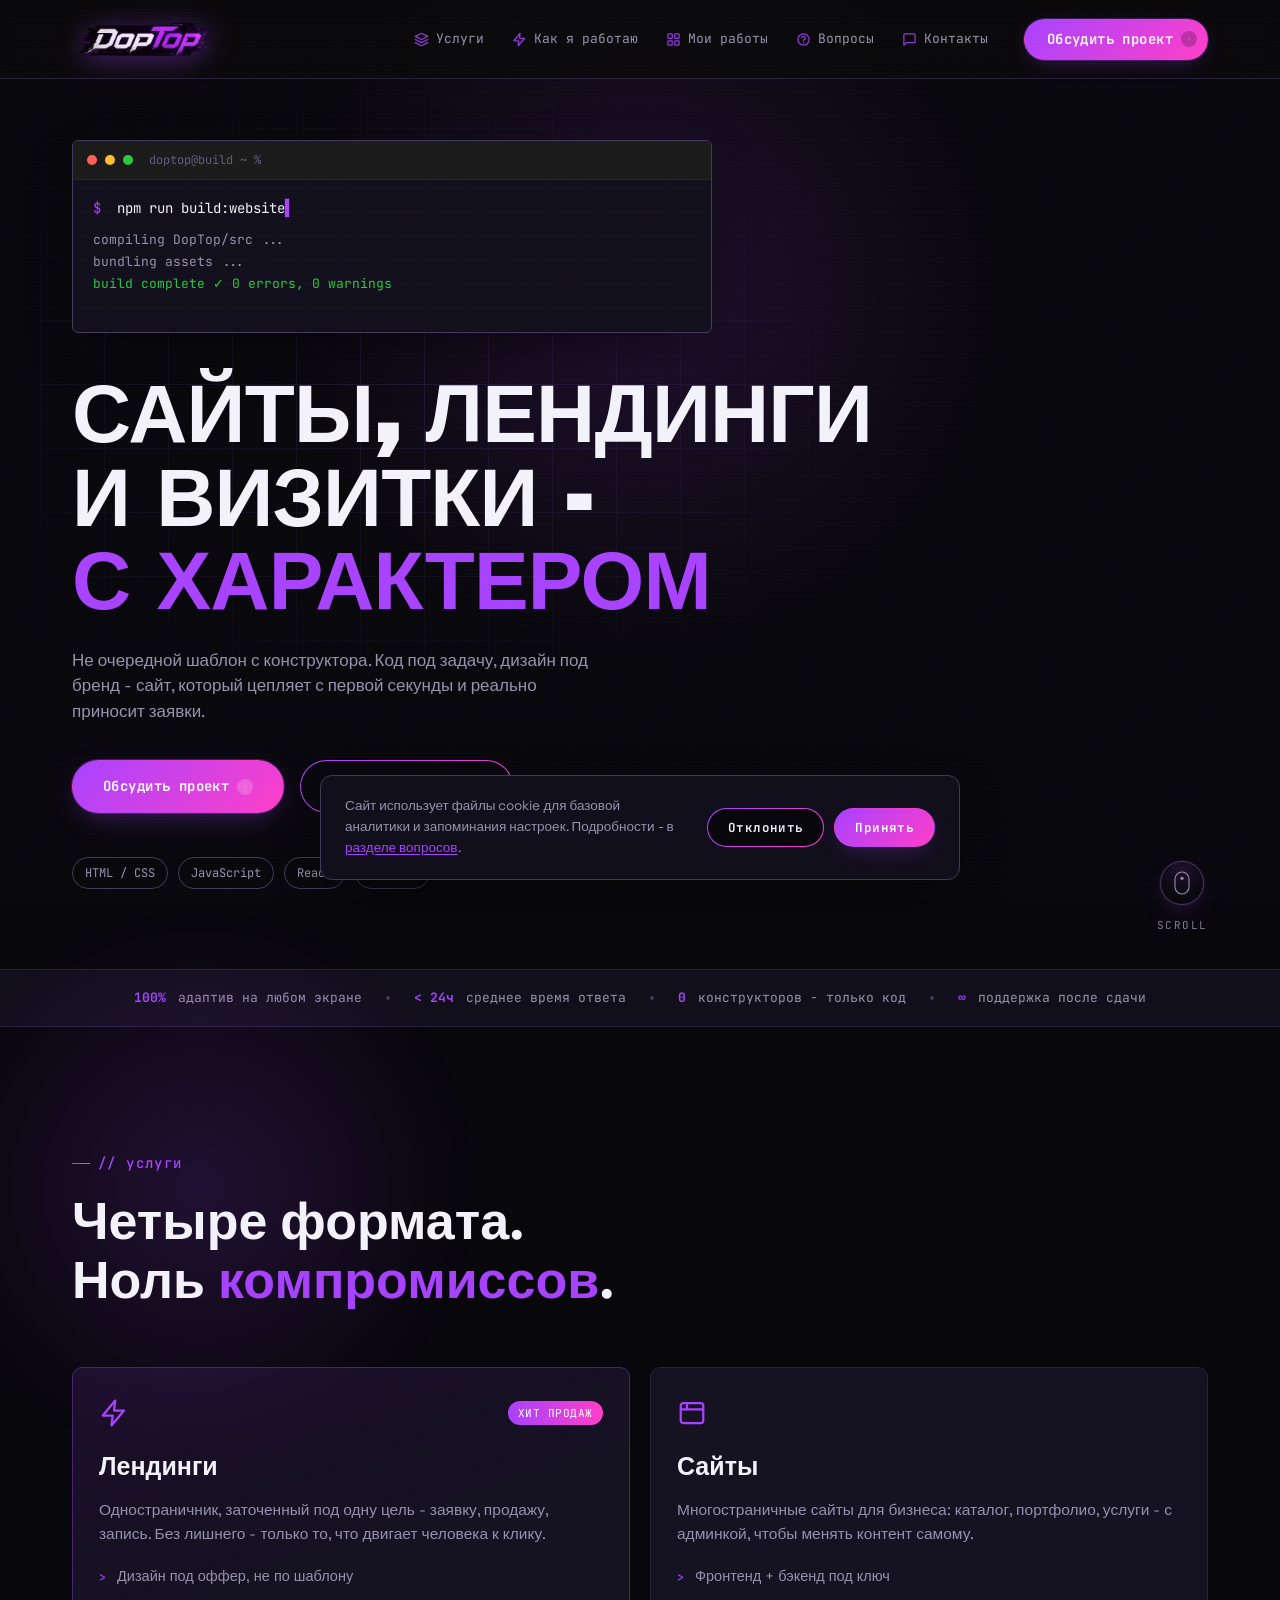
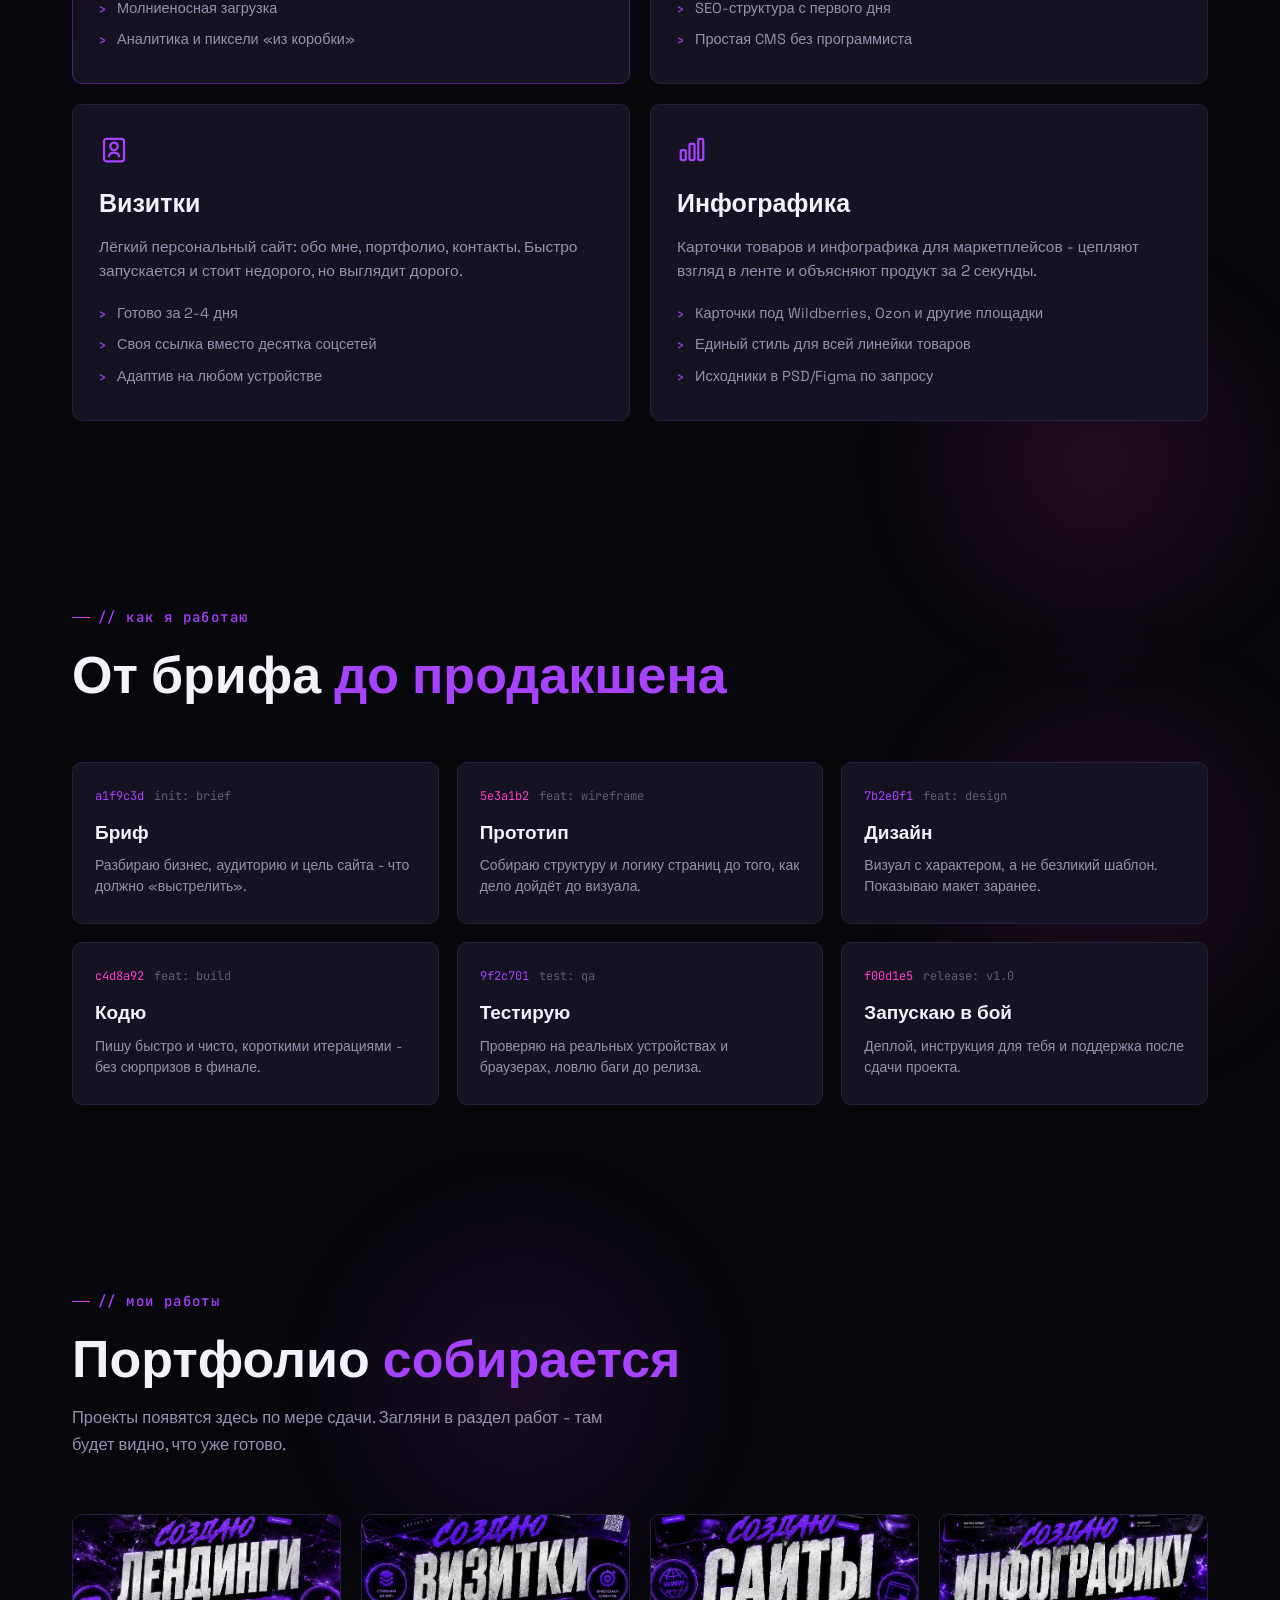
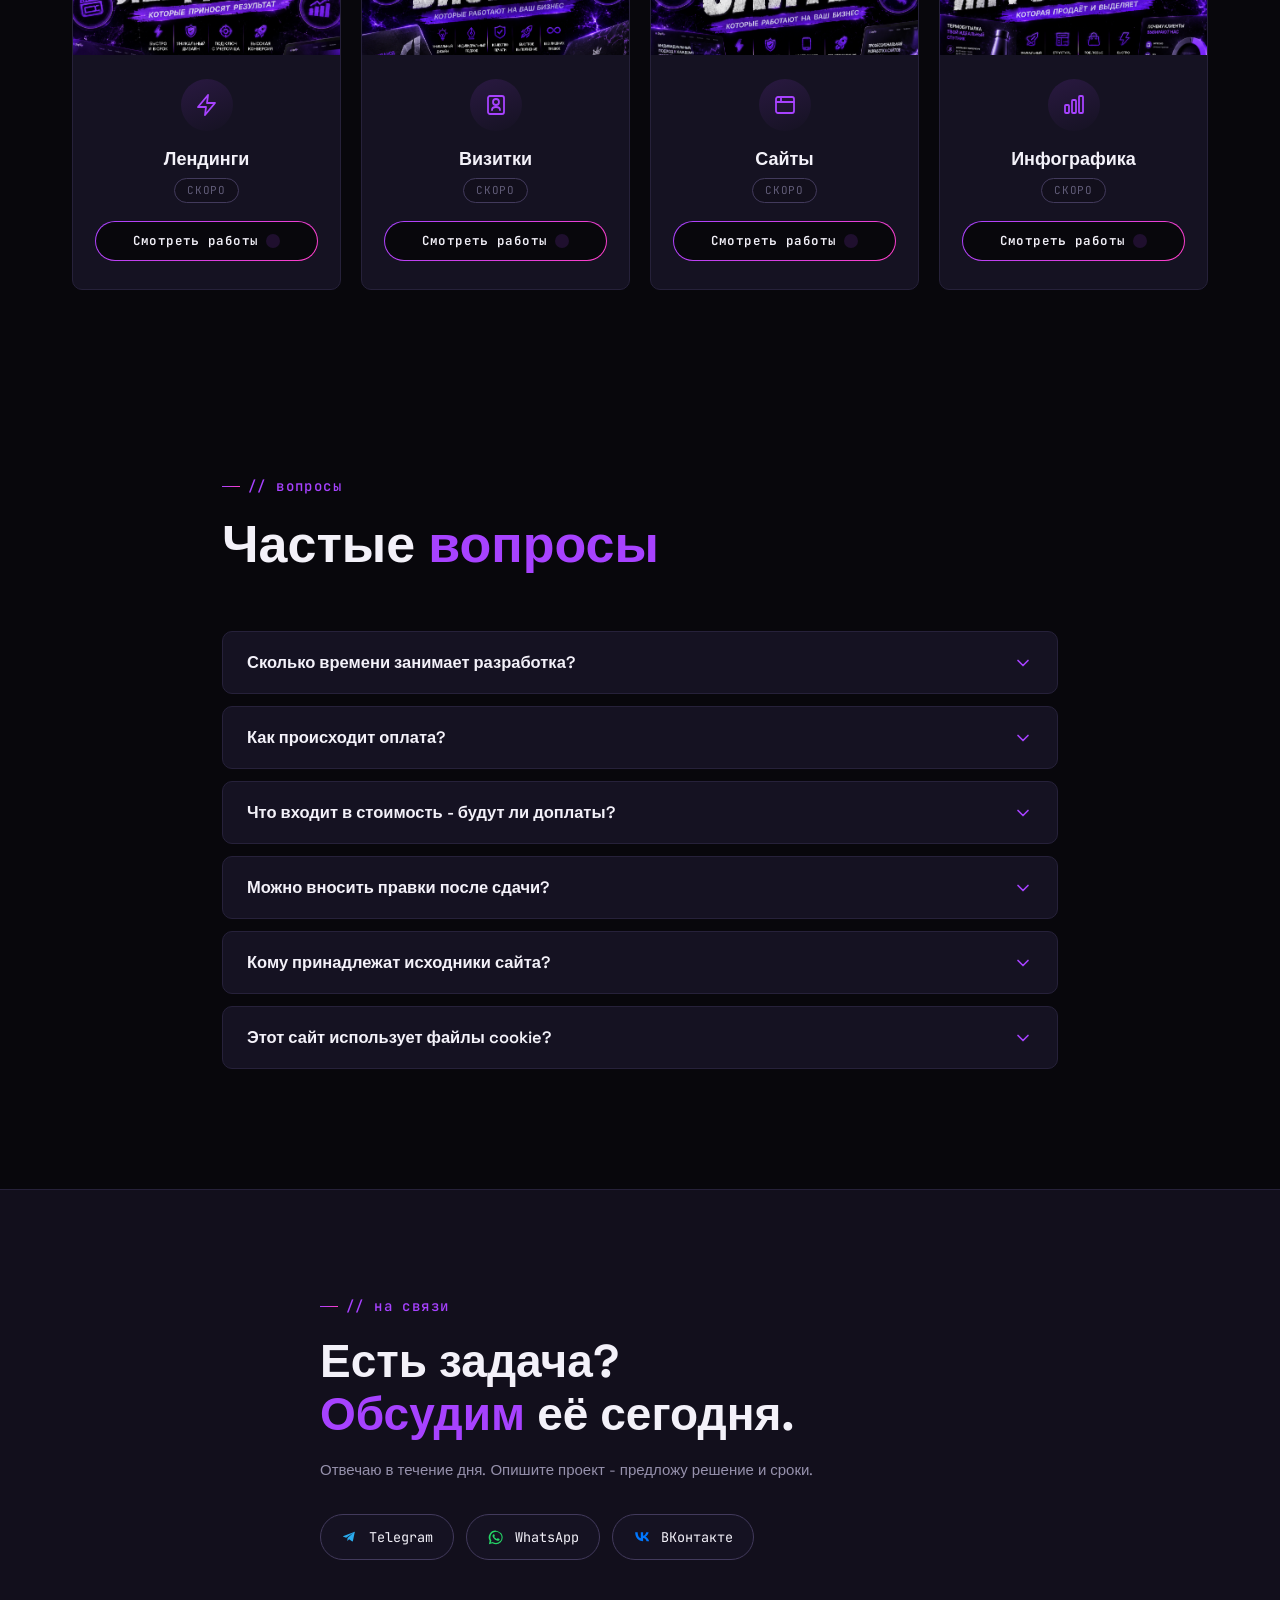
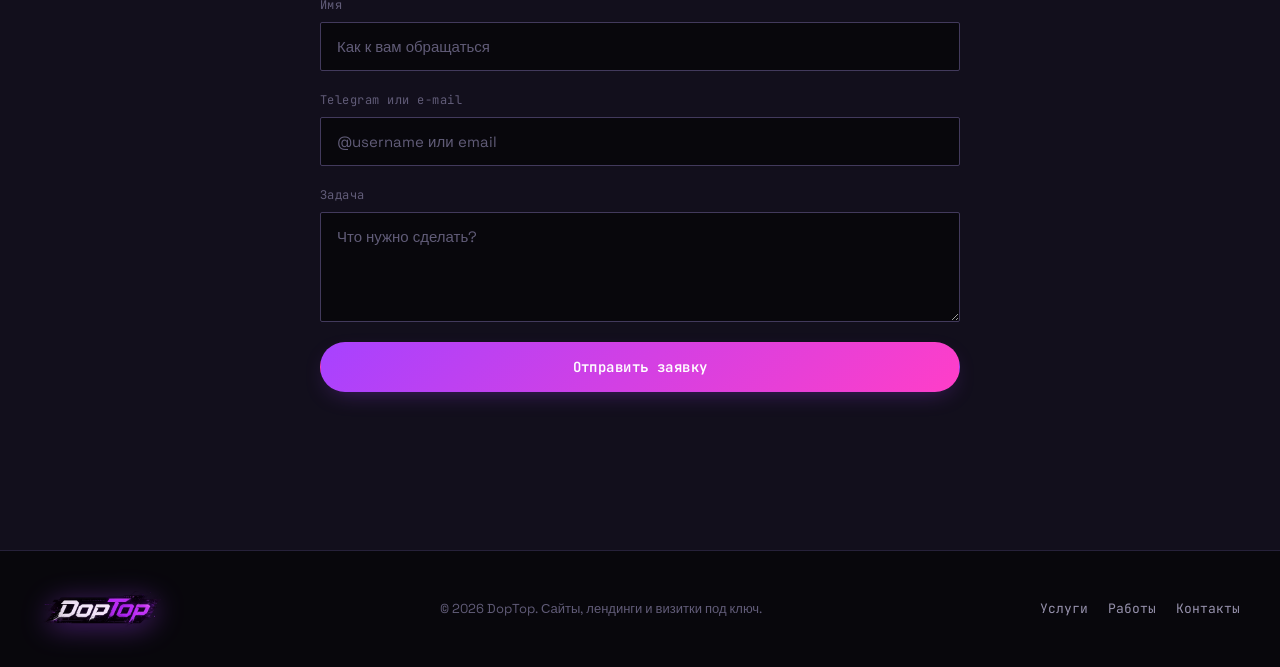
==== index.html @ a5968e31 "Add files via upload" ====
<!DOCTYPE html>
<html lang="ru">
<head>
<meta charset="UTF-8">
<meta name="viewport" content="width=device-width, initial-scale=1.0">
<title>DopTop - Developer</title>
<link rel="preconnect" href="https://fonts.googleapis.com">
<link rel="preconnect" href="https://fonts.gstatic.com" crossorigin>
<link href="https://fonts.googleapis.com/css2?family=Archivo+Black&family=Space+Grotesk:wght@400;500;600;700&family=JetBrains+Mono:wght@400;500;700&display=swap" rel="stylesheet">
<link rel="icon" type="image/svg+xml" href="[data-uri]">
<link rel="icon" type="image/png" sizes="32x32" href="img/favicon-32.png">
<link rel="icon" type="image/png" sizes="16x16" href="img/favicon-16.png">
<link rel="icon" type="image/png" sizes="192x192" href="img/favicon-192.png">
<link rel="apple-touch-icon" href="img/apple-touch-icon.png">
<link rel="shortcut icon" href="img/favicon.ico">

<meta property="og:title" content="DopTop - Сайты, лендинги и визитки">
<meta property="og:description" content="Не шаблон с конструктора. Код под задачу, дизайн под бренд.">
<meta property="og:image" content="img/og-image.jpg">
<meta property="og:type" content="website">
<meta name="twitter:card" content="summary_large_image">

<link rel="stylesheet" href="style.css">
</head>
<body>

<div class="noise-overlay"></div>
<div class="scanline"></div>

<!-- ============ NAV ============ -->
<header class="nav" id="nav">
  <div class="nav__inner">
    <a href="#top" class="nav__logo">
      <img src="[data-uri]" alt="DopTop" class="nav__logo-img" width="190" height="56">
    </a>

    <nav class="nav__links" id="navLinks">
      <a href="#services" class="nav__link">
        <svg class="nav__link-icon" viewBox="0 0 24 24" fill="none" stroke="currentColor" stroke-width="2" stroke-linecap="round" stroke-linejoin="round"><path d="M12 2 2 7l10 5 10-5-10-5Z"/><path d="m2 17 10 5 10-5"/><path d="m2 12 10 5 10-5"/></svg>
        Услуги
      </a>
      <a href="#process" class="nav__link">
        <svg class="nav__link-icon" viewBox="0 0 24 24" fill="none" stroke="currentColor" stroke-width="2" stroke-linecap="round" stroke-linejoin="round"><path d="M13 2 3 14h8l-1 8 10-12h-8l1-8Z"/></svg>
        Как я работаю
      </a>
      <a href="works.html" class="nav__link">
        <svg class="nav__link-icon" viewBox="0 0 24 24" fill="none" stroke="currentColor" stroke-width="2" stroke-linecap="round" stroke-linejoin="round"><rect x="3" y="3" width="7" height="7" rx="1"/><rect x="14" y="3" width="7" height="7" rx="1"/><rect x="3" y="14" width="7" height="7" rx="1"/><rect x="14" y="14" width="7" height="7" rx="1"/></svg>
        Мои работы
      </a>
      <a href="#faq" class="nav__link">
        <svg class="nav__link-icon" viewBox="0 0 24 24" fill="none" stroke="currentColor" stroke-width="2" stroke-linecap="round" stroke-linejoin="round"><circle cx="12" cy="12" r="9"/><path d="M9.1 9a3 3 0 0 1 5.8 1c0 2-3 2-3 4"/><path d="M12 17h.01"/></svg>
        Вопросы
      </a>
      <a href="#contact" class="nav__link">
        <svg class="nav__link-icon" viewBox="0 0 24 24" fill="none" stroke="currentColor" stroke-width="2" stroke-linecap="round" stroke-linejoin="round"><path d="M21 15a2 2 0 0 1-2 2H7l-4 4V5a2 2 0 0 1 2-2h14a2 2 0 0 1 2 2v10Z"/></svg>
        Контакты
      </a>
    </nav>

    <a href="#contact" class="btn btn--cta nav__cta">
      <span>Обсудить проект</span>
      <svg viewBox="0 0 24 24" fill="none" stroke="currentColor" stroke-width="2.5" stroke-linecap="round" stroke-linejoin="round" width="16" height="16"><path d="M5 12h14"/><path d="m13 6 6 6-6 6"/></svg>
    </a>

    <button class="nav__burger" id="burger" aria-label="Открыть меню">
      <span></span><span></span><span></span>
    </button>
  </div>
</header>

<!-- ============ HERO ============ -->
<section class="hero" id="top">
  <div class="hero__grid"></div>
  <div class="hero__spotlight" id="heroSpotlight"></div>

  <div class="hero__inner">
    <div class="terminal" id="terminal">
      <div class="terminal__bar">
        <span class="dot dot--red"></span>
        <span class="dot dot--yellow"></span>
        <span class="dot dot--green"></span>
        <span class="terminal__title">doptop@build ~ %</span>
      </div>
      <div class="terminal__body">
        <p class="terminal__line">
          <span class="terminal__prompt">$</span>
          <span id="typedLine" class="terminal__typed"></span><span class="cursor" id="typeCursor">▌</span>
        </p>
        <div class="terminal__output" id="terminalOutput"></div>
      </div>
    </div>

    <h1 class="hero__title" id="heroTitle" aria-label="Сайты, лендинги и визитки, которые продают">
      <span class="hero__title-line">САЙТЫ, ЛЕНДИНГИ</span>
      <span class="hero__title-line">И ВИЗИТКИ -</span>
      <span class="hero__title-line hero__title-line--accent">С ХАРАКТЕРОМ</span>
    </h1>

    <p class="hero__subtitle">
      Не очередной шаблон с конструктора. Код под задачу, дизайн под бренд -
      сайт, который цепляет с первой секунды и реально приносит заявки.
    </p>

    <div class="hero__actions">
      <a href="#contact" class="btn btn--primary btn--glow">
        <span>Обсудить проект</span>
        <svg viewBox="0 0 24 24" fill="none" stroke="currentColor" stroke-width="2.5" stroke-linecap="round" stroke-linejoin="round" width="16" height="16"><path d="M5 12h14"/><path d="m13 6 6 6-6 6"/></svg>
      </a>
      <a href="works.html" class="btn btn--outline">
        <span>Смотреть работы</span>
        <svg viewBox="0 0 24 24" fill="none" stroke="currentColor" stroke-width="2.5" stroke-linecap="round" stroke-linejoin="round" width="16" height="16"><path d="M5 12h14"/><path d="m13 6 6 6-6 6"/></svg>
      </a>
    </div>

    <div class="hero__stack">
      <span class="stack-pill">HTML / CSS</span>
      <span class="stack-pill">JavaScript</span>
      <span class="stack-pill">React</span>
      <span class="stack-pill">Node.js</span>
    </div>
  </div>

  <a href="#services" class="hero__scroll">
    <span class="hero__scroll-ring">
      <svg class="hero__scroll-icon" viewBox="0 0 24 36" fill="none" xmlns="http://www.w3.org/2000/svg">
        <rect x="1.5" y="1.5" width="21" height="33" rx="10.5" stroke="currentColor" stroke-width="1.6"/>
        <circle class="hero__scroll-dot" cx="12" cy="11" r="2.4" fill="currentColor"/>
      </svg>
    </span>
    <span class="hero__scroll-label">scroll</span>
  </a>
</section>

<!-- ============ TRUST BAR ============ -->
<div class="trust-bar">
  <div class="trust-bar__inner">
    <span class="trust-bar__item"><strong>100%</strong> адаптив на любом экране</span>
    <span class="trust-bar__divider"></span>
    <span class="trust-bar__item"><strong>&lt; 24ч</strong> среднее время ответа</span>
    <span class="trust-bar__divider"></span>
    <span class="trust-bar__item"><strong>0</strong> конструкторов - только код</span>
    <span class="trust-bar__divider"></span>
    <span class="trust-bar__item"><strong>∞</strong> поддержка после сдачи</span>
  </div>
</div>

<!-- ============ SERVICES ============ -->
<section class="services" id="services">
  <div class="section-head">
    <span class="eyebrow">// услуги</span>
    <h2 class="section-title">Четыре формата.<br>Ноль <span class="accent-text">компромиссов</span>.</h2>
  </div>

  <div class="services__grid">

    <article class="service-card service-card--featured">
      <div class="service-card__glow"></div>
      <div class="service-card__head">
        <svg class="service-card__icon" viewBox="0 0 24 24" fill="none" stroke="currentColor" stroke-width="1.8" stroke-linecap="round" stroke-linejoin="round"><path d="M13 2 3 14h8l-1 8 10-12h-8l1-8Z"/></svg>
        <span class="service-card__tag">хит продаж</span>
      </div>
      <h3 class="service-card__title">Лендинги</h3>
      <p class="service-card__text">Одностраничник, заточенный под одну цель - заявку, продажу, запись. Без лишнего - только то, что двигает человека к клику.</p>
      <ul class="service-card__list">
        <li>Дизайн под оффер, не по шаблону</li>
        <li>Молниеносная загрузка</li>
        <li>Аналитика и пиксели «из коробки»</li>
      </ul>
    </article>

    <article class="service-card">
      <div class="service-card__glow"></div>
      <div class="service-card__head">
        <svg class="service-card__icon" viewBox="0 0 24 24" fill="none" stroke="currentColor" stroke-width="1.8" stroke-linecap="round" stroke-linejoin="round"><rect x="3" y="4" width="18" height="16" rx="2"/><path d="M3 9h18"/><path d="M8 4v5"/></svg>
      </div>
      <h3 class="service-card__title">Сайты</h3>
      <p class="service-card__text">Многостраничные сайты для бизнеса: каталог, портфолио, услуги - с админкой, чтобы менять контент самому.</p>
      <ul class="service-card__list">
        <li>Фронтенд + бэкенд под ключ</li>
        <li>SEO-структура с первого дня</li>
        <li>Простая CMS без программиста</li>
      </ul>
    </article>

    <article class="service-card">
      <div class="service-card__glow"></div>
      <div class="service-card__head">
        <svg class="service-card__icon" viewBox="0 0 24 24" fill="none" stroke="currentColor" stroke-width="1.8" stroke-linecap="round" stroke-linejoin="round"><rect x="4" y="3" width="16" height="18" rx="2"/><circle cx="12" cy="9" r="3"/><path d="M8 17c0-2 2-3 4-3s4 1 4 3"/></svg>
      </div>
      <h3 class="service-card__title">Визитки</h3>
      <p class="service-card__text">Лёгкий персональный сайт: обо мне, портфолио, контакты. Быстро запускается и стоит недорого, но выглядит дорого.</p>
      <ul class="service-card__list">
        <li>Готово за 2-4 дня</li>
        <li>Своя ссылка вместо десятка соцсетей</li>
        <li>Адаптив на любом устройстве</li>
      </ul>
    </article>

    <article class="service-card">
      <div class="service-card__glow"></div>
      <div class="service-card__head">
        <svg class="service-card__icon" viewBox="0 0 24 24" fill="none" stroke="currentColor" stroke-width="1.8" stroke-linecap="round" stroke-linejoin="round"><rect x="3" y="12" width="4" height="8" rx="1"/><rect x="10" y="7" width="4" height="13" rx="1"/><rect x="17" y="3" width="4" height="17" rx="1"/></svg>
      </div>
      <h3 class="service-card__title">Инфографика</h3>
      <p class="service-card__text">Карточки товаров и инфографика для маркетплейсов - цепляют взгляд в ленте и объясняют продукт за 2 секунды.</p>
      <ul class="service-card__list">
        <li>Карточки под Wildberries, Ozon и другие площадки</li>
        <li>Единый стиль для всей линейки товаров</li>
        <li>Исходники в PSD/Figma по запросу</li>
      </ul>
    </article>

  </div>
</section>

<!-- ============ PROCESS ============ -->
<section class="process" id="process">
  <div class="section-head">
    <span class="eyebrow">// как я работаю</span>
    <h2 class="section-title">От брифа <span class="accent-text">до продакшена</span></h2>
  </div>

  <div class="process__grid">

    <div class="process__card">
      <div class="process__git">
        <span class="process__hash">a1f9c3d</span>
        <span class="process__branch">init: brief</span>
      </div>
      <h3 class="process__title">Бриф</h3>
      <p class="process__text">Разбираю бизнес, аудиторию и цель сайта - что должно «выстрелить».</p>
    </div>

    <div class="process__card">
      <div class="process__git">
        <span class="process__hash">5e3a1b2</span>
        <span class="process__branch">feat: wireframe</span>
      </div>
      <h3 class="process__title">Прототип</h3>
      <p class="process__text">Собираю структуру и логику страниц до того, как дело дойдёт до визуала.</p>
    </div>

    <div class="process__card">
      <div class="process__git">
        <span class="process__hash">7b2e0f1</span>
        <span class="process__branch">feat: design</span>
      </div>
      <h3 class="process__title">Дизайн</h3>
      <p class="process__text">Визуал с характером, а не безликий шаблон. Показываю макет заранее.</p>
    </div>

    <div class="process__card">
      <div class="process__git">
        <span class="process__hash">c4d8a92</span>
        <span class="process__branch">feat: build</span>
      </div>
      <h3 class="process__title">Кодю</h3>
      <p class="process__text">Пишу быстро и чисто, короткими итерациями - без сюрпризов в финале.</p>
    </div>

    <div class="process__card">
      <div class="process__git">
        <span class="process__hash">9f2c701</span>
        <span class="process__branch">test: qa</span>
      </div>
      <h3 class="process__title">Тестирую</h3>
      <p class="process__text">Проверяю на реальных устройствах и браузерах, ловлю баги до релиза.</p>
    </div>

    <div class="process__card">
      <div class="process__git">
        <span class="process__hash">f00d1e5</span>
        <span class="process__branch">release: v1.0</span>
      </div>
      <h3 class="process__title">Запускаю в бой</h3>
      <p class="process__text">Деплой, инструкция для тебя и поддержка после сдачи проекта.</p>
    </div>

  </div>
</section>

<!-- ============ WORK ============ -->
<section class="work" id="work">
  <div class="section-head">
    <span class="eyebrow">// мои работы</span>
    <h2 class="section-title">Портфолио <span class="accent-text">собирается</span></h2>
    <p class="section-desc">Проекты появятся здесь по мере сдачи. Загляни в раздел работ - там будет видно, что уже готово.</p>
  </div>

  <div class="work__grid">

    <article class="work-teaser">
      <div class="work-teaser__cover">
        <img src="img/covers/landing.jpg" alt="" loading="lazy" onerror="this.closest('.work-teaser').classList.add('no-cover'); this.remove();">
      </div>
      <div class="work-teaser__icon">
        <svg viewBox="0 0 24 24" fill="none" stroke="currentColor" stroke-width="1.8" stroke-linecap="round" stroke-linejoin="round"><path d="M13 2 3 14h8l-1 8 10-12h-8l1-8Z"/></svg>
      </div>
      <h3 class="work-teaser__title">Лендинги</h3>
      <span class="work-teaser__status">Скоро</span>
      <a href="works.html#landing" class="btn btn--outline btn--sm work-teaser__btn">
        <span>Смотреть работы</span>
        <svg viewBox="0 0 24 24" fill="none" stroke="currentColor" stroke-width="2.5" stroke-linecap="round" stroke-linejoin="round" width="14" height="14"><path d="M5 12h14"/><path d="m13 6 6 6-6 6"/></svg>
      </a>
    </article>

    <article class="work-teaser">
      <div class="work-teaser__cover">
        <img src="img/covers/card.jpg" alt="" loading="lazy" onerror="this.closest('.work-teaser').classList.add('no-cover'); this.remove();">
      </div>
      <div class="work-teaser__icon">
        <svg viewBox="0 0 24 24" fill="none" stroke="currentColor" stroke-width="1.8" stroke-linecap="round" stroke-linejoin="round"><rect x="4" y="3" width="16" height="18" rx="2"/><circle cx="12" cy="9" r="3"/><path d="M8 17c0-2 2-3 4-3s4 1 4 3"/></svg>
      </div>
      <h3 class="work-teaser__title">Визитки</h3>
      <span class="work-teaser__status">Скоро</span>
      <a href="works.html#card" class="btn btn--outline btn--sm work-teaser__btn">
        <span>Смотреть работы</span>
        <svg viewBox="0 0 24 24" fill="none" stroke="currentColor" stroke-width="2.5" stroke-linecap="round" stroke-linejoin="round" width="14" height="14"><path d="M5 12h14"/><path d="m13 6 6 6-6 6"/></svg>
      </a>
    </article>

    <article class="work-teaser">
      <div class="work-teaser__cover">
        <img src="img/covers/site.jpg" alt="" loading="lazy" onerror="this.closest('.work-teaser').classList.add('no-cover'); this.remove();">
      </div>
      <div class="work-teaser__icon">
        <svg viewBox="0 0 24 24" fill="none" stroke="currentColor" stroke-width="1.8" stroke-linecap="round" stroke-linejoin="round"><rect x="3" y="4" width="18" height="16" rx="2"/><path d="M3 9h18"/><path d="M8 4v5"/></svg>
      </div>
      <h3 class="work-teaser__title">Сайты</h3>
      <span class="work-teaser__status">Скоро</span>
      <a href="works.html#site" class="btn btn--outline btn--sm work-teaser__btn">
        <span>Смотреть работы</span>
        <svg viewBox="0 0 24 24" fill="none" stroke="currentColor" stroke-width="2.5" stroke-linecap="round" stroke-linejoin="round" width="14" height="14"><path d="M5 12h14"/><path d="m13 6 6 6-6 6"/></svg>
      </a>
    </article>

    <article class="work-teaser">
      <div class="work-teaser__cover">
        <img src="img/covers/infographic.jpg" alt="" loading="lazy" onerror="this.closest('.work-teaser').classList.add('no-cover'); this.remove();">
      </div>
      <div class="work-teaser__icon">
        <svg viewBox="0 0 24 24" fill="none" stroke="currentColor" stroke-width="1.8" stroke-linecap="round" stroke-linejoin="round"><rect x="3" y="12" width="4" height="8" rx="1"/><rect x="10" y="7" width="4" height="13" rx="1"/><rect x="17" y="3" width="4" height="17" rx="1"/></svg>
      </div>
      <h3 class="work-teaser__title">Инфографика</h3>
      <span class="work-teaser__status">Скоро</span>
      <a href="works.html#infographic" class="btn btn--outline btn--sm work-teaser__btn">
        <span>Смотреть работы</span>
        <svg viewBox="0 0 24 24" fill="none" stroke="currentColor" stroke-width="2.5" stroke-linecap="round" stroke-linejoin="round" width="14" height="14"><path d="M5 12h14"/><path d="m13 6 6 6-6 6"/></svg>
      </a>
    </article>

  </div>
</section>

<!-- ============ FAQ ============ -->
<section class="faq" id="faq">
  <div class="section-head">
    <span class="eyebrow">// вопросы</span>
    <h2 class="section-title">Частые <span class="accent-text">вопросы</span></h2>
  </div>

  <div class="faq__list">

    <div class="faq__item">
      <button class="faq__question" aria-expanded="false">
        <span>Сколько времени занимает разработка?</span>
        <svg class="faq__chevron" viewBox="0 0 24 24" fill="none" stroke="currentColor" stroke-width="2" stroke-linecap="round" stroke-linejoin="round"><path d="m6 9 6 6 6-6"/></svg>
      </button>
      <div class="faq__answer">
        <p>Визитка - 2-4 дня, лендинг - 5-10 дней, многостраничный сайт - от 2 до 4 недель в зависимости от объёма. Точный срок называю после брифа.</p>
      </div>
    </div>

    <div class="faq__item">
      <button class="faq__question" aria-expanded="false">
        <span>Как происходит оплата?</span>
        <svg class="faq__chevron" viewBox="0 0 24 24" fill="none" stroke="currentColor" stroke-width="2" stroke-linecap="round" stroke-linejoin="round"><path d="m6 9 6 6 6-6"/></svg>
      </button>
      <div class="faq__answer">
        <p>Обычно 50% предоплата на старте и 50% после сдачи проекта. Для небольших задач (визитки) возможна оплата по факту готовности.</p>
      </div>
    </div>

    <div class="faq__item">
      <button class="faq__question" aria-expanded="false">
        <span>Что входит в стоимость - будут ли доплаты?</span>
        <svg class="faq__chevron" viewBox="0 0 24 24" fill="none" stroke="currentColor" stroke-width="2" stroke-linecap="round" stroke-linejoin="round"><path d="m6 9 6 6 6-6"/></svg>
      </button>
      <div class="faq__answer">
        <p>Дизайн, вёрстка, базовая SEO-настройка и запуск включены в озвученную стоимость. Домен и хостинг оплачиваются отдельно - это твоя собственность, а не моя надбавка.</p>
      </div>
    </div>

    <div class="faq__item">
      <button class="faq__question" aria-expanded="false">
        <span>Можно вносить правки после сдачи?</span>
        <svg class="faq__chevron" viewBox="0 0 24 24" fill="none" stroke="currentColor" stroke-width="2" stroke-linecap="round" stroke-linejoin="round"><path d="m6 9 6 6 6-6"/></svg>
      </button>
      <div class="faq__answer">
        <p>Мелкие правки в течение 14 дней после сдачи - бесплатно. Более крупные доработки считаю отдельно, но всегда по адекватному прайсу для существующих клиентов.</p>
      </div>
    </div>

    <div class="faq__item">
      <button class="faq__question" aria-expanded="false">
        <span>Кому принадлежат исходники сайта?</span>
        <svg class="faq__chevron" viewBox="0 0 24 24" fill="none" stroke="currentColor" stroke-width="2" stroke-linecap="round" stroke-linejoin="round"><path d="m6 9 6 6 6-6"/></svg>
      </button>
      <div class="faq__answer">
        <p>Тебе. После оплаты ты получаешь полные исходники и можешь отдать их любому другому разработчику - без привязки ко мне.</p>
      </div>
    </div>

    <div class="faq__item">
      <button class="faq__question" aria-expanded="false">
        <span>Этот сайт использует файлы cookie?</span>
        <svg class="faq__chevron" viewBox="0 0 24 24" fill="none" stroke="currentColor" stroke-width="2" stroke-linecap="round" stroke-linejoin="round"><path d="m6 9 6 6 6-6"/></svg>
      </button>
      <div class="faq__answer">
        <p>Да, по минимуму: технические cookie для запоминания твоего согласия и, при подключении аналитики, анонимной статистики посещений. Никаких данных третьим лицам не продаём.</p>
      </div>
    </div>

  </div>
</section>

<!-- ============ CONTACT ============ -->
<section class="contact" id="contact">
  <div class="contact__inner">
    <span class="eyebrow">// на связи</span>
    <h2 class="contact__title">Есть задача?<br><span class="accent-text">Обсудим</span> её сегодня.</h2>
    <p class="contact__text">Отвечаю в течение дня. Опишите проект - предложу решение и сроки.</p>

    <div class="social-row">
      <a href="https://t.me/your_username" target="_blank" rel="noopener" class="social-btn social-btn--tg">
        <svg viewBox="0 0 240 240" fill="none" xmlns="http://www.w3.org/2000/svg"><path d="M181.9 62.1 158.6 172c-1.8 8-6.5 10-13.2 6.2l-36.4-26.8-17.6 16.9c-2 2-3.6 3.6-7.3 3.6l2.6-37 67.4-60.9c2.9-2.6-.6-4.1-4.5-1.4L69 129.3l-36.2-11.3c-7.9-2.5-8-7.9 1.6-11.6l141.6-54.6c6.5-2.4 12.2 1.6 5.9 10.3Z" fill="currentColor"/></svg>
        <span>Telegram</span>
      </a>
      <a href="https://wa.me/79990000000" target="_blank" rel="noopener" class="social-btn social-btn--wa">
        <svg viewBox="0 0 24 24" fill="none" xmlns="http://www.w3.org/2000/svg"><path d="M17.6 6.3A8.9 8.9 0 0 0 12.03 3.5 8.96 8.96 0 0 0 3.5 16.9L2.5 21.5l4.7-1.2a8.9 8.9 0 0 0 4.8 1.4h.01a8.96 8.96 0 0 0 8.9-9c0-2.4-.9-4.6-2.6-6.3ZM12 19.9h-.01a7.4 7.4 0 0 1-3.8-1l-.27-.16-2.8.73.75-2.73-.18-.28a7.4 7.4 0 0 1-1.13-3.9 7.45 7.45 0 0 1 12.7-5.3 7.4 7.4 0 0 1 2.2 5.3 7.45 7.45 0 0 1-7.47 7.44Zm4.1-5.6c-.22-.11-1.32-.66-1.53-.73-.2-.08-.36-.11-.51.11-.15.22-.58.73-.72.88-.13.15-.26.16-.49.05-.22-.11-.95-.35-1.8-1.12-.67-.6-1.11-1.33-1.25-1.55-.13-.22-.01-.34.1-.45.1-.1.22-.26.33-.4.11-.13.15-.22.22-.37.07-.15.04-.28-.02-.4-.05-.11-.51-1.24-.7-1.7-.19-.44-.37-.38-.51-.39h-.44c-.15 0-.4.06-.6.28-.22.22-.83.8-.83 1.96 0 1.15.85 2.27.97 2.42.11.15 1.66 2.55 4.03 3.57.56.24 1 .39 1.34.5.56.18 1.08.15 1.48.09.45-.07 1.32-.54 1.51-1.06.19-.52.19-.96.13-1.06-.06-.09-.2-.15-.42-.26Z" fill="currentColor"/></svg>
        <span>WhatsApp</span>
      </a>
      <a href="https://vk.com/your_id" target="_blank" rel="noopener" class="social-btn social-btn--vk">
        <svg viewBox="0 0 24 24" fill="none" xmlns="http://www.w3.org/2000/svg"><path d="M13.6 17.6c-6.5 0-10.5-4.6-10.7-12h3.3c.1 5.3 2.4 7.6 4.2 8V5.6h3.1v4.7c1.8-.2 3.6-2.3 4.2-4.7h3.1c-.5 3-2.6 5.1-4.1 6 1.5.7 3.9 2.5 4.8 5.9h-3.4c-.7-2.2-2.4-4-4.6-4.2v4.2h-.4Z" fill="currentColor"/></svg>
        <span>ВКонтакте</span>
      </a>
    </div>

    <form class="contact__form" id="contactForm">
      <div class="form-row">
        <label class="form-label" for="name">Имя</label>
        <input class="form-input" type="text" id="name" name="name" placeholder="Как к вам обращаться" required>
      </div>
      <div class="form-row">
        <label class="form-label" for="contact-way">Telegram или e-mail</label>
        <input class="form-input" type="text" id="contact-way" name="contact-way" placeholder="@username или email" required>
      </div>
      <div class="form-row">
        <label class="form-label" for="message">Задача</label>
        <textarea class="form-input form-textarea" id="message" name="message" rows="4" placeholder="Что нужно сделать?" required></textarea>
      </div>
      <button type="submit" class="btn btn--primary btn--wide">Отправить заявку</button>
      <p class="form-status" id="formStatus"></p>
    </form>
  </div>
</section>

<!-- ============ FOOTER ============ -->
<footer class="footer">
  <div class="footer__inner">
    <a href="#top" class="nav__logo">
      <img src="[data-uri]" alt="DopTop" class="nav__logo-img nav__logo-img--footer" width="190" height="56">
    </a>
    <p class="footer__copy">© <span id="year"></span> DopTop. Сайты, лендинги и визитки под ключ.</p>
    <div class="footer__links">
      <a href="#services">Услуги</a>
      <a href="works.html">Работы</a>
      <a href="#contact">Контакты</a>
    </div>
  </div>
</footer>

<!-- ============ CUSTOM CURSOR ============ -->
<div class="cursor-dot" id="cursorDot"></div>
<div class="cursor-ring" id="cursorRing"></div>

<!-- ============ COOKIE BANNER ============ -->
<div class="cookie-banner" id="cookieBanner">
  <p class="cookie-banner__text">
    Сайт использует файлы cookie для базовой аналитики и запоминания настроек.
    Подробности - в <a href="#faq">разделе вопросов</a>.
  </p>
  <div class="cookie-banner__actions">
    <button class="btn btn--outline btn--sm" id="cookieDecline">Отклонить</button>
    <button class="btn btn--primary btn--sm" id="cookieAccept">Принять</button>
  </div>
</div>

<script src="script.js"></script>
</body>
</html>
---- style.css ----
/* =============================================================
   DOPTOP — design tokens
   ============================================================= */
:root{
  --bg:            #08070c;
  --bg-elevated:   #120f1c;
  --bg-card:       #151222;

  --border:        #26213a;
  --border-strong: #423a5c;

  --text:          #f3f1f9;
  --text-muted:    #9691ac;
  --text-dim:      #615c78;

  --accent:        #a742ff;
  --accent-2:      #ff3ec8;
  --accent-dim:    #4c2178;
  --accent-glow:   rgba(167, 66, 255, 0.4);

  --font-display: 'Archivo Black', sans-serif;
  --font-heading: 'Space Grotesk', sans-serif;
  --font-body:    'Space Grotesk', sans-serif;
  --font-mono:    'JetBrains Mono', monospace;

  --container: 1200px;
  --radius: 2px;
}

*, *::before, *::after{ box-sizing: border-box; }

html{
  scroll-behavior: smooth;
}

body{
  margin: 0;
  background: var(--bg);
  color: var(--text);
  font-family: var(--font-body);
  font-size: 16px;
  line-height: 1.5;
  -webkit-font-smoothing: antialiased;
  overflow-x: hidden;
}

img{ max-width: 100%; display: block; }
a{ color: inherit; text-decoration: none; }
ul{ margin: 0; padding: 0; list-style: none; }
button{ font-family: inherit; cursor: pointer; }

::selection{
  background: var(--accent);
  color: #0a0a0a;
}

/* ================= ambient texture ================= */
.noise-overlay{
  position: fixed;
  inset: 0;
  pointer-events: none;
  z-index: 500;
  opacity: 0.035;
  mix-blend-mode: overlay;
  background-image: url("data:image/svg+xml,%3Csvg xmlns='http://www.w3.org/2000/svg' width='120' height='120'%3E%3Cfilter id='n'%3E%3CfeTurbulence type='fractalNoise' baseFrequency='0.9' numOctaves='2' stitchTiles='stitch'/%3E%3C/filter%3E%3Crect width='100%25' height='100%25' filter='url(%23n)'/%3E%3C/svg%3E");
}

.scanline{
  position: fixed;
  inset: 0;
  pointer-events: none;
  z-index: 501;
  background: repeating-linear-gradient(
    to bottom,
    rgba(255,255,255,0.025) 0px,
    rgba(255,255,255,0.025) 1px,
    transparent 1px,
    transparent 3px
  );
  opacity: 0.5;
}

/* ================= layout helpers ================= */
.section-head{
  max-width: var(--container);
  margin: 0 auto 56px;
  padding: 0 32px;
}

.eyebrow{
  display: inline-flex;
  align-items: center;
  gap: 8px;
  font-family: var(--font-mono);
  font-size: 14px;
  font-weight: 500;
  letter-spacing: 0.1em;
  color: var(--accent);
  margin-bottom: 18px;
}
.eyebrow::before{
  content: "";
  width: 18px;
  height: 1px;
  background: linear-gradient(90deg, var(--accent), var(--accent-2));
}

.section-title{
  font-family: var(--font-heading);
  font-weight: 700;
  font-size: clamp(32px, 4.6vw, 52px);
  line-height: 1.15;
  margin: 0;
  color: var(--text);
}

.section-desc{
  margin-top: 16px;
  color: var(--text-muted);
  max-width: 540px;
  font-size: 16.5px;
  line-height: 1.6;
}

.accent-text{ color: var(--accent); }

/* ================= buttons ================= */
.btn{
  display: inline-flex;
  align-items: center;
  justify-content: center;
  gap: 8px;
  padding: 15px 30px;
  font-family: var(--font-mono);
  font-size: 14px;
  font-weight: 600;
  letter-spacing: 0.03em;
  border-radius: 999px;
  border: 1px solid transparent;
  background: none;
  appearance: none;
  -webkit-appearance: none;
  cursor: pointer;
  transition: transform 0.2s ease, background 0.25s ease, border-color 0.2s ease, color 0.2s ease, box-shadow 0.25s ease;
  white-space: nowrap;
  position: relative;
  isolation: isolate;
  overflow: hidden;
}

/* shared diagonal shine sweep, used by filled variants */
.btn--primary::before,
.btn--cta::before{
  content: "";
  position: absolute;
  inset: 0;
  background: linear-gradient(115deg, transparent 30%, rgba(255,255,255,0.35) 50%, transparent 70%);
  transform: translateX(-120%);
  transition: transform 0.6s ease;
  z-index: 1;
  pointer-events: none;
}
.btn--primary:hover::before,
.btn--cta:hover::before{
  transform: translateX(120%);
}
.btn--primary > *,
.btn--cta > *{ position: relative; z-index: 2; }

.btn--primary{
  background: linear-gradient(135deg, var(--accent), var(--accent-2));
  color: #fff;
  box-shadow: 0 8px 24px -10px var(--accent-glow);
}
.btn--primary:hover{
  transform: translateY(-2px) scale(1.02);
  box-shadow: 0 14px 36px -8px var(--accent-glow);
}
.btn--primary:active{ transform: translateY(0) scale(0.98); }
.btn--primary svg{
  background: rgba(255,255,255,0.18);
  border-radius: 50%;
  padding: 7px;
  transition: transform 0.25s ease;
}
.btn--primary:hover svg{ transform: translateX(3px); }

.btn--glow{
  box-shadow: 0 0 0 1px rgba(167,66,255,0.3), 0 8px 30px -8px var(--accent-glow);
  animation: btn-pulse 2.6s ease-in-out infinite;
}
.btn--glow:hover{ animation-play-state: paused; }
@keyframes btn-pulse{
  0%, 100%{ box-shadow: 0 0 0 1px rgba(167,66,255,0.3), 0 8px 30px -8px var(--accent-glow); }
  50%{ box-shadow: 0 0 0 1px rgba(255,62,200,0.35), 0 8px 40px -6px var(--accent-glow); }
}

/* gradient-bordered ghost button that fills on hover */
.btn--outline{
  color: var(--text);
  background:
    linear-gradient(var(--bg), var(--bg)) padding-box,
    linear-gradient(135deg, var(--accent), var(--accent-2)) border-box;
  border: 1.5px solid transparent;
}
.btn--outline:hover{
  color: #fff;
  background:
    linear-gradient(135deg, var(--accent), var(--accent-2)) padding-box,
    linear-gradient(135deg, var(--accent), var(--accent-2)) border-box;
  transform: translateY(-2px) scale(1.02);
  box-shadow: 0 14px 32px -10px var(--accent-glow);
}
.btn--outline:active{ transform: translateY(0) scale(0.98); }
.btn--outline svg{
  background: rgba(167,66,255,0.14);
  color: var(--accent);
  border-radius: 50%;
  padding: 7px;
  transition: transform 0.25s ease, background 0.25s ease, color 0.25s ease;
}
.btn--outline:hover svg{
  transform: translateX(3px);
  background: rgba(255,255,255,0.22);
  color: #fff;
}

.btn--ghost{
  border-color: var(--border-strong);
  color: var(--text);
  padding: 10px 22px;
}
.btn--ghost:hover{
  border-color: var(--accent);
  color: var(--accent);
}

.btn--cta{
  padding: 9px 10px 9px 22px;
  background: linear-gradient(135deg, var(--accent), var(--accent-2));
  color: #fff;
  box-shadow: 0 0 0 1px rgba(167,66,255,0.25), 0 6px 24px -8px var(--accent-glow);
}
.btn--cta svg{
  background: rgba(0,0,0,0.22);
  border-radius: 50%;
  padding: 7px;
  transition: transform 0.25s ease;
}
.btn--cta:hover{
  transform: translateY(-2px) scale(1.02);
  box-shadow: 0 0 0 1px rgba(255,62,200,0.4), 0 10px 30px -6px var(--accent-glow);
}
.btn--cta:hover svg{ transform: translateX(3px); }
.btn--cta:active{ transform: translateY(0) scale(0.98); }

.btn--wide{ width: 100%; }

.btn--sm{
  padding: 10px 20px;
  font-size: 12.5px;
}

/* =============================================================
   NAV
   ============================================================= */
.nav{
  position: fixed;
  top: 0; left: 0; right: 0;
  z-index: 300;
  background: rgba(10,10,10,0.75);
  backdrop-filter: blur(10px);
  border-bottom: 1px solid var(--border);
}

.nav__inner{
  max-width: var(--container);
  margin: 0 auto;
  padding: 18px 32px;
  display: flex;
  align-items: center;
  justify-content: space-between;
  gap: 24px;
}

.nav__logo{
  display: flex;
  align-items: center;
  gap: 10px;
}

.nav__logo-img{
  height: 42px;
  width: auto;
  display: block;
  filter: drop-shadow(0 4px 14px var(--accent-glow));
  transition: transform 0.3s ease, filter 0.3s ease;
}
.nav__logo:hover .nav__logo-img{
  transform: scale(1.04);
  filter: drop-shadow(0 6px 20px var(--accent-glow));
}

.nav__logo-img--footer{ height: 36px; }

.nav__links{
  display: flex;
  gap: 28px;
  margin-left: auto;
}

.nav__link{
  font-family: var(--font-mono);
  font-size: 13px;
  color: var(--text-muted);
  display: flex;
  align-items: center;
  gap: 7px;
  transition: color 0.2s ease;
}
.nav__link:hover{ color: var(--text); }
.nav__link-icon{
  width: 15px;
  height: 15px;
  color: var(--accent);
  opacity: 0.85;
  flex-shrink: 0;
}

.nav__cta{ margin-left: 12px; }

.nav__burger{
  display: none;
  flex-direction: column;
  gap: 5px;
  background: none;
  border: none;
  padding: 6px;
}
.nav__burger span{
  width: 22px;
  height: 2px;
  background: var(--text);
}

/* =============================================================
   HERO
   ============================================================= */
.hero{
  position: relative;
  min-height: 100vh;
  display: flex;
  flex-direction: column;
  align-items: flex-start;
  justify-content: center;
  padding: 140px 32px 80px;
  max-width: var(--container);
  margin: 0 auto;
  isolation: isolate;
}

.hero__grid{
  position: absolute;
  inset: 0;
  z-index: -1;
  background-image:
    linear-gradient(to right, var(--border) 1px, transparent 1px),
    linear-gradient(to bottom, var(--border) 1px, transparent 1px);
  background-size: 64px 64px;
  -webkit-mask-image: radial-gradient(ellipse 60% 50% at 30% 40%, black 0%, transparent 75%);
  mask-image: radial-gradient(ellipse 60% 50% at 30% 40%, black 0%, transparent 75%);
  opacity: 0.6;
}

.hero__spotlight{
  position: absolute;
  inset: 0;
  z-index: -1;
  pointer-events: none;
  background: radial-gradient(
    600px circle at var(--spot-x, 50%) var(--spot-y, 30%),
    rgba(167, 66, 255, 0.14),
    transparent 60%
  );
  transition: background 0.15s ease-out;
}

.hero__inner{ width: 100%; }

/* --- terminal --- */
.terminal{
  width: 100%;
  max-width: 640px;
  background: var(--bg-elevated);
  border: 1px solid var(--border-strong);
  border-radius: 6px;
  overflow: hidden;
  margin-bottom: 40px;
  box-shadow: 0 20px 60px -20px rgba(0,0,0,0.7);
  opacity: 0;
  animation: terminal-in 0.6s ease forwards;
}

@keyframes terminal-in{
  from{ opacity: 0; transform: translateY(16px); }
  to{ opacity: 1; transform: translateY(0); }
}

.terminal__bar{
  display: flex;
  align-items: center;
  gap: 8px;
  padding: 10px 14px;
  background: #1a1a1a;
  border-bottom: 1px solid var(--border);
}

.dot{ width: 10px; height: 10px; border-radius: 50%; display: inline-block; }
.dot--red{ background: #ff5f56; }
.dot--yellow{ background: #ffbd2e; }
.dot--green{ background: #27c93f; }

.terminal__title{
  margin-left: 8px;
  font-family: var(--font-mono);
  font-size: 12px;
  color: var(--text-dim);
}

.terminal__body{
  padding: 18px 20px 22px;
  font-family: var(--font-mono);
  font-size: 14px;
  height: 152px;
  box-sizing: border-box;
  overflow: hidden;
}

.terminal__line{ margin: 0; line-height: 21px; }

.terminal__prompt{ color: var(--accent); margin-right: 8px; }
.terminal__typed{ color: var(--text); }

.cursor{
  color: var(--accent);
  animation: blink 1s step-end infinite;
}
@keyframes blink{
  0%, 49%{ opacity: 1; }
  50%, 100%{ opacity: 0; }
}

.terminal__output{
  margin-top: 10px;
  color: var(--text-muted);
  font-size: 13px;
  line-height: 1.7;
}
.terminal__output .ok{ color: #27c93f; }
.terminal__output div{
  opacity: 0;
  transform: translateY(4px);
}
.terminal__output div.show{
  animation: line-in 0.35s ease forwards;
}
@keyframes line-in{
  to{ opacity: 1; transform: translateY(0); }
}

/* --- headline --- */
.hero__title{
  margin: 0 0 24px;
  font-family: var(--font-display);
  font-size: clamp(36px, 6.4vw, 84px);
  line-height: 1.02;
  letter-spacing: -0.01em;
}
.hero__title-line{
  display: block;
  opacity: 0;
  transform: translateY(30px);
  animation: title-in 0.6s cubic-bezier(.2,.8,.2,1) forwards;
}
.hero__title-line:nth-child(1){ animation-delay: 0.05s; }
.hero__title-line:nth-child(2){ animation-delay: 0.18s; }
.hero__title-line:nth-child(3){ animation-delay: 0.31s; }

@keyframes title-in{
  to{ opacity: 1; transform: translateY(0); }
}

.hero__title-line--accent{
  color: var(--accent);
  position: relative;
}

.hero__subtitle{
  max-width: 540px;
  color: var(--text-muted);
  font-size: 17px;
  margin: 0 0 36px;
}

.hero__actions{
  display: flex;
  gap: 16px;
  margin-bottom: 44px;
  flex-wrap: wrap;
}

.hero__stack{
  display: flex;
  gap: 10px;
  flex-wrap: wrap;
}

.stack-pill{
  font-family: var(--font-mono);
  font-size: 12px;
  color: var(--text-muted);
  border: 1px solid var(--border-strong);
  padding: 6px 12px;
  border-radius: 20px;
}

.hero__scroll{
  position: absolute;
  right: 32px;
  bottom: 36px;
  display: flex;
  flex-direction: column;
  align-items: center;
  gap: 12px;
  font-family: var(--font-mono);
  font-size: 11px;
  letter-spacing: 0.14em;
  color: var(--text-muted);
  text-transform: uppercase;
  transition: color 0.25s ease, transform 0.25s ease;
}
.hero__scroll:hover{
  color: var(--accent);
  transform: translateY(-3px);
}

.hero__scroll-ring{
  display: flex;
  align-items: center;
  justify-content: center;
  width: 44px;
  height: 44px;
  border-radius: 50%;
  border: 1px solid var(--border-strong);
  background: radial-gradient(circle at 50% 20%, rgba(167,66,255,0.14), transparent 70%);
  box-shadow: 0 0 0 1px rgba(167,66,255,0.12), 0 10px 26px -10px var(--accent-glow);
  animation: scroll-ring-pulse 2.6s ease-in-out infinite;
  transition: border-color 0.25s ease, box-shadow 0.25s ease;
}
.hero__scroll:hover .hero__scroll-ring{
  border-color: var(--accent);
  box-shadow: 0 0 0 1px rgba(167,66,255,0.35), 0 12px 30px -8px var(--accent-glow);
}

.hero__scroll-icon{
  width: 16px;
  height: 24px;
  color: var(--text-muted);
  transition: color 0.25s ease;
}
.hero__scroll:hover .hero__scroll-icon{ color: var(--accent); }

.hero__scroll-dot{
  animation: scroll-dot 1.8s ease-in-out infinite;
  transform-origin: center;
}

.hero__scroll-label{ opacity: 0.85; }

@keyframes scroll-ring-pulse{
  0%, 100%{ box-shadow: 0 0 0 1px rgba(167,66,255,0.12), 0 10px 26px -10px var(--accent-glow); }
  50%{ box-shadow: 0 0 0 1px rgba(255,62,200,0.22), 0 12px 34px -8px var(--accent-glow); }
}
@keyframes scroll-dot{
  0%{ transform: translateY(0); opacity: 1; }
  60%{ transform: translateY(10px); opacity: 0; }
  61%{ transform: translateY(-2px); opacity: 0; }
  100%{ transform: translateY(0); opacity: 1; }
}

/* =============================================================
   TRUST BAR
   ============================================================= */
.trust-bar{
  border-top: 1px solid var(--border);
  border-bottom: 1px solid var(--border);
  background: var(--bg-elevated);
  overflow-x: auto;
}
.trust-bar__inner{
  max-width: var(--container);
  margin: 0 auto;
  padding: 18px 32px;
  display: flex;
  align-items: center;
  justify-content: center;
  gap: 24px;
  flex-wrap: wrap;
}
.trust-bar__item{
  font-family: var(--font-mono);
  font-size: 13px;
  color: var(--text-muted);
  white-space: nowrap;
}
.trust-bar__item strong{
  color: var(--accent);
  font-weight: 700;
  margin-right: 4px;
}
.trust-bar__divider{
  width: 4px;
  height: 4px;
  border-radius: 50%;
  background: var(--border-strong);
  flex-shrink: 0;
}
@media (max-width: 700px){
  .trust-bar__divider{ display: none; }
  .trust-bar__inner{ justify-content: flex-start; gap: 16px; }
}

/* =============================================================
   SERVICES
   ============================================================= */
.services{
  position: relative;
  padding: 120px 0;
  max-width: var(--container);
  margin: 0 auto;
  isolation: isolate;
}
.services::before{
  content: "";
  position: absolute;
  top: -120px;
  left: -10%;
  width: 560px;
  height: 560px;
  background: radial-gradient(circle, rgba(167,66,255,0.16), transparent 70%);
  z-index: -1;
  pointer-events: none;
}
.services::after{
  content: "";
  position: absolute;
  bottom: -160px;
  right: -8%;
  width: 480px;
  height: 480px;
  background: radial-gradient(circle, rgba(255,62,200,0.1), transparent 70%);
  z-index: -1;
  pointer-events: none;
}

.services__grid{
  display: grid;
  grid-template-columns: repeat(2, 1fr);
  gap: 20px;
  padding: 0 32px;
}

.service-card{
  position: relative;
  background: var(--bg-card);
  border: 1px solid var(--border);
  border-radius: 10px;
  padding: 30px 26px 32px;
  overflow: hidden;
  transition: border-color 0.25s ease, transform 0.25s ease;
  opacity: 0;
  transform: translateY(24px);
}
.service-card.in-view{
  animation: card-in 0.6s ease forwards;
}
@keyframes card-in{
  to{ opacity: 1; transform: translateY(0); }
}

.service-card__glow{
  position: absolute;
  top: -60%;
  right: -30%;
  width: 220px;
  height: 220px;
  background: radial-gradient(circle, var(--accent-glow), transparent 70%);
  opacity: 0;
  transition: opacity 0.35s ease;
  pointer-events: none;
}

.service-card:hover{
  border-color: var(--accent);
  transform: translateY(-6px);
}
.service-card:hover .service-card__glow{ opacity: 1; }

.service-card--featured{
  background: linear-gradient(160deg, rgba(167,66,255,0.12), var(--bg-card) 55%);
  border-color: var(--accent-dim);
}

.service-card__head{
  display: flex;
  align-items: center;
  justify-content: space-between;
  margin-bottom: 20px;
}

.service-card__icon{
  width: 30px;
  height: 30px;
  color: var(--accent);
}

.service-card__tag{
  font-family: var(--font-mono);
  font-size: 11px;
  letter-spacing: 0.05em;
  text-transform: uppercase;
  color: #fff;
  background: linear-gradient(90deg, var(--accent), var(--accent-2));
  padding: 4px 10px;
  border-radius: 20px;
}

.service-card__title{
  font-family: var(--font-heading);
  font-size: 25px;
  font-weight: 700;
  margin: 0 0 12px;
  position: relative;
}

.service-card__text{
  color: var(--text-muted);
  font-size: 15.5px;
  line-height: 1.55;
  margin: 0 0 20px;
  position: relative;
}

.service-card__list{ display: flex; flex-direction: column; gap: 10px; position: relative; }
.service-card__list li{
  font-size: 14.5px;
  color: var(--text-muted);
  padding-left: 18px;
  position: relative;
}
.service-card__list li::before{
  content: "›";
  position: absolute;
  left: 0;
  color: var(--accent);
}

/* =============================================================
   PROCESS
   ============================================================= */
.process{
  position: relative;
  padding: 60px 0 120px;
  max-width: var(--container);
  margin: 0 auto;
  isolation: isolate;
}
.process::before{
  content: "";
  position: absolute;
  top: 10%;
  right: -10%;
  width: 500px;
  height: 500px;
  background: radial-gradient(circle, rgba(255,62,200,0.09), transparent 70%);
  z-index: -1;
  pointer-events: none;
}

.process__grid{
  display: grid;
  grid-template-columns: repeat(3, 1fr);
  gap: 18px;
  padding: 0 32px;
}

.process__card{
  position: relative;
  background: var(--bg-card);
  border: 1px solid var(--border);
  border-radius: 10px;
  padding: 24px 22px 26px;
  opacity: 0;
  transform: translateY(20px);
  transition: border-color 0.3s ease, transform 0.3s ease;
}
.process__card.in-view{ animation: card-in 0.6s ease forwards; }
.process__card:hover{
  border-color: var(--accent);
  transform: translateY(-4px);
}

.process__git{
  display: flex;
  align-items: center;
  gap: 10px;
  font-family: var(--font-mono);
  font-size: 12px;
  margin-bottom: 14px;
}
.process__hash{ color: var(--accent); }
.process__card:nth-child(2n) .process__hash{ color: var(--accent-2); }
.process__branch{ color: var(--text-dim); }

.process__title{
  font-family: var(--font-heading);
  font-size: 19px;
  font-weight: 700;
  margin: 0 0 8px;
}
.process__text{
  color: var(--text-muted);
  font-size: 14px;
  line-height: 1.5;
  margin: 0;
}

/* =============================================================
   WORK
   ============================================================= */
.work{
  position: relative;
  padding: 60px 0 120px;
  max-width: var(--container);
  margin: 0 auto;
  isolation: isolate;
}
.work::before{
  content: "";
  position: absolute;
  top: -80px;
  left: 20%;
  width: 480px;
  height: 480px;
  background: radial-gradient(circle, rgba(167,66,255,0.1), transparent 70%);
  z-index: -1;
  pointer-events: none;
}

.work__grid{
  display: grid;
  grid-template-columns: repeat(4, 1fr);
  gap: 20px;
  padding: 0 32px;
}

.work-teaser{
  background: var(--bg-card);
  border: 1px solid var(--border);
  border-radius: 10px;
  padding: 28px 22px;
  text-align: center;
  display: flex;
  flex-direction: column;
  align-items: center;
  gap: 6px;
  overflow: hidden;
  transition: border-color 0.25s ease, transform 0.25s ease;
  opacity: 0;
  transform: translateY(24px);
}
.work-teaser.in-view{ animation: card-in 0.6s ease forwards; }
.work-teaser:hover{
  border-color: var(--accent);
  transform: translateY(-4px);
}

.work-teaser__cover{
  width: calc(100% + 44px);
  height: 140px;
  margin: -28px -22px 18px;
  overflow: hidden;
  background: var(--bg-elevated);
}
.work-teaser__cover img{
  width: 100%;
  height: 100%;
  object-fit: cover;
  display: block;
  transition: transform 0.4s ease;
}
.work-teaser:hover .work-teaser__cover img{
  transform: scale(1.06);
}
/* no cover uploaded yet - collapse the empty slot, icon-only layout stays as before */
.work-teaser.no-cover .work-teaser__cover{
  display: none;
}

.work-teaser__icon{
  width: 52px;
  height: 52px;
  display: flex;
  align-items: center;
  justify-content: center;
  border-radius: 50%;
  background: linear-gradient(160deg, rgba(167,66,255,0.14), transparent);
  color: var(--accent);
  margin-bottom: 8px;
}
.work-teaser__icon svg{ width: 24px; height: 24px; }

.work-teaser__title{
  font-family: var(--font-heading);
  font-size: 18px;
  font-weight: 700;
  margin: 0;
}

.work-teaser__status{
  font-family: var(--font-mono);
  font-size: 11px;
  letter-spacing: 0.06em;
  text-transform: uppercase;
  color: var(--text-dim);
  background: var(--bg-elevated);
  border: 1px solid var(--border-strong);
  padding: 3px 12px;
  border-radius: 20px;
  margin-bottom: 12px;
}

.work-teaser__btn{ width: 100%; }


/* =============================================================
   WORKS PAGE — gallery items
   ============================================================= */
.works-hero{
  padding: 140px 32px 60px;
  max-width: var(--container);
  margin: 0 auto;
}
.works-hero__crumb{
  display: inline-flex;
  align-items: center;
  gap: 6px;
  font-family: var(--font-mono);
  font-size: 13px;
  color: var(--text-muted);
  margin-bottom: 20px;
}
.works-hero__crumb a{ color: var(--text-muted); transition: color 0.2s ease; }
.works-hero__crumb a:hover{ color: var(--accent); }
.works-hero__title{
  font-family: var(--font-display);
  font-size: clamp(32px, 5vw, 56px);
  line-height: 1.05;
  margin: 0 0 16px;
}
.works-hero__text{
  color: var(--text-muted);
  max-width: 560px;
  font-size: 16px;
  margin: 0;
}

.filter-tabs{
  display: flex;
  flex-wrap: wrap;
  gap: 10px;
  max-width: var(--container);
  margin: 0 auto;
  padding: 0 32px 40px;
}
.filter-tab{
  font-family: var(--font-mono);
  font-size: 13px;
  color: var(--text-muted);
  background: var(--bg-card);
  border: 1px solid var(--border);
  padding: 9px 18px;
  border-radius: 20px;
  transition: border-color 0.2s ease, color 0.2s ease, background 0.2s ease;
}
.filter-tab:hover{ border-color: var(--border-strong); color: var(--text); }
.filter-tab.is-active{
  color: #fff;
  background: linear-gradient(135deg, var(--accent), var(--accent-2));
  border-color: transparent;
}

.works-grid{
  display: grid;
  grid-template-columns: repeat(3, 1fr);
  gap: 20px;
  max-width: var(--container);
  margin: 0 auto;
  padding: 0 32px 100px;
}

.work-item{
  background: var(--bg-card);
  border: 1px solid var(--border);
  border-radius: 10px;
  overflow: hidden;
  opacity: 0;
  transform: translateY(20px);
  animation: card-in 0.5s ease forwards;
  transition: border-color 0.25s ease, transform 0.25s ease;
  cursor: pointer;
}
.work-item:hover{
  border-color: var(--accent);
  transform: translateY(-4px);
}
.work-item.is-empty,
.work-item.is-filtered-out{
  display: none;
}

.work-item__browser{
  display: flex;
  gap: 6px;
  padding: 10px 14px;
  background: #1a1a1a;
  border-bottom: 1px solid var(--border);
}
.work-item__browser .dot{ width: 8px; height: 8px; opacity: 0.5; }

.work-item__frame{
  height: 220px;
  overflow: hidden;
  background: var(--bg-elevated);
}
.work-item__frame img{
  width: 100%;
  height: 100%;
  object-fit: cover;
  display: block;
  transition: transform 0.4s ease;
}
.work-item:hover .work-item__frame img{
  transform: scale(1.05);
}

.work-item__meta{
  padding: 18px 20px;
  display: flex;
  align-items: center;
  justify-content: space-between;
  gap: 10px;
}
.work-item__meta h3{
  font-family: var(--font-heading);
  font-size: 16.5px;
  margin: 0;
}
.work-item__tag{
  font-family: var(--font-mono);
  font-size: 11px;
  letter-spacing: 0.05em;
  text-transform: uppercase;
  color: var(--accent);
  border: 1px solid var(--accent-dim);
  padding: 3px 10px;
  border-radius: 20px;
  flex-shrink: 0;
}

.works-empty{
  max-width: var(--container);
  margin: 0 auto;
  padding: 40px 32px 120px;
  text-align: center;
  display: none;
}
.works-empty.is-visible{ display: block; }
.works-empty__icon{
  width: 56px;
  height: 56px;
  margin: 0 auto 20px;
  color: var(--accent-dim);
}
.works-empty h3{
  font-family: var(--font-heading);
  font-size: 22px;
  margin: 0 0 10px;
}
.works-empty p{
  color: var(--text-muted);
  font-size: 14.5px;
  max-width: 420px;
  margin: 0 auto;
}

.works-loading{
  max-width: var(--container);
  margin: 0 auto;
  padding: 60px 32px 120px;
  text-align: center;
  font-family: var(--font-mono);
  font-size: 14px;
  color: var(--text-dim);
}

/* lightbox */
.lightbox{
  position: fixed;
  inset: 0;
  z-index: 800;
  display: none;
  align-items: center;
  justify-content: center;
  gap: 16px;
  padding: 40px;
  background: rgba(5, 4, 8, 0.92);
  backdrop-filter: blur(6px);
}
.lightbox.is-open{ display: flex; }

.lightbox__figure{
  margin: 0;
  display: flex;
  flex-direction: column;
  align-items: center;
  gap: 14px;
  max-width: 100%;
}
.lightbox__img{
  max-width: 100%;
  max-height: 78vh;
  border-radius: 8px;
  box-shadow: 0 30px 80px -20px rgba(0,0,0,0.7);
}
.lightbox__caption{
  font-family: var(--font-mono);
  font-size: 12.5px;
  color: var(--text-muted);
  text-align: center;
}

.lightbox__nav{
  flex-shrink: 0;
  width: 48px;
  height: 48px;
  display: flex;
  align-items: center;
  justify-content: center;
  border-radius: 50%;
  background: var(--bg-card);
  border: 1px solid var(--border-strong);
  color: var(--text);
  transition: border-color 0.2s ease, color 0.2s ease, transform 0.2s ease;
}
.lightbox__nav:hover{
  border-color: var(--accent);
  color: var(--accent);
}
.lightbox__nav--prev:hover{ transform: translateX(-3px); }
.lightbox__nav--next:hover{ transform: translateX(3px); }

.lightbox__close{
  position: absolute;
  top: 24px;
  right: 28px;
  width: 44px;
  height: 44px;
  display: flex;
  align-items: center;
  justify-content: center;
  border-radius: 50%;
  background: var(--bg-card);
  border: 1px solid var(--border-strong);
  color: var(--text);
  transition: border-color 0.2s ease, color 0.2s ease, transform 0.2s ease;
}
.lightbox__close:hover{
  border-color: var(--accent);
  color: var(--accent);
  transform: rotate(90deg);
}

@media (max-width: 900px){
  .works-grid{ grid-template-columns: repeat(2, 1fr); }
}
@media (max-width: 700px){
  .lightbox{ gap: 8px; }
  .lightbox__nav{ width: 38px; height: 38px; }
  .lightbox__nav svg{ width: 16px; height: 16px; }
}
@media (max-width: 560px){
  .works-hero{ padding-top: 120px; }
  .works-grid{ grid-template-columns: 1fr; padding-bottom: 80px; }
  .lightbox{ padding: 16px 4px; }
  .lightbox__close{ top: 12px; right: 12px; }
}

/* =============================================================
   FAQ
   ============================================================= */
.faq{
  padding: 60px 0 120px;
  max-width: 900px;
  margin: 0 auto;
}
.faq .section-head{ max-width: none; }

.faq__list{
  padding: 0 32px;
  display: flex;
  flex-direction: column;
  gap: 12px;
}

.faq__item{
  background: var(--bg-card);
  border: 1px solid var(--border);
  border-radius: 10px;
  overflow: hidden;
  transition: border-color 0.25s ease;
}
.faq__item.is-open{
  border-color: var(--accent-dim);
}

.faq__question{
  width: 100%;
  display: flex;
  align-items: center;
  justify-content: space-between;
  gap: 16px;
  padding: 20px 24px;
  background: none;
  border: none;
  color: var(--text);
  font-family: var(--font-heading);
  font-size: 16.5px;
  font-weight: 600;
  text-align: left;
}

.faq__chevron{
  width: 20px;
  height: 20px;
  color: var(--accent);
  flex-shrink: 0;
  transition: transform 0.3s ease;
}
.faq__question[aria-expanded="true"] .faq__chevron{
  transform: rotate(180deg);
}

.faq__answer{
  display: grid;
  grid-template-rows: 0fr;
  transition: grid-template-rows 0.3s ease;
}
.faq__answer > p{
  overflow: hidden;
  margin: 0;
  padding: 0 24px;
  color: var(--text-muted);
  font-size: 14.5px;
  line-height: 1.6;
}
.faq__item.is-open .faq__answer{
  grid-template-rows: 1fr;
}
.faq__item.is-open .faq__answer > p{
  padding-bottom: 22px;
}

/* =============================================================
   CONTACT
   ============================================================= */
.contact{
  padding: 100px 32px 120px;
  background: var(--bg-elevated);
  border-top: 1px solid var(--border);
  border-bottom: 1px solid var(--border);
}

.contact__inner{
  max-width: 640px;
  margin: 0 auto;
}

.contact__title{
  font-family: var(--font-heading);
  font-weight: 700;
  font-size: clamp(28px, 4.5vw, 46px);
  line-height: 1.15;
  margin: 0 0 18px;
}

.contact__text{
  color: var(--text-muted);
  margin: 0 0 32px;
  font-size: 15px;
}

.social-row{
  display: flex;
  gap: 12px;
  margin-bottom: 36px;
  flex-wrap: wrap;
}

.social-btn{
  display: inline-flex;
  align-items: center;
  gap: 10px;
  padding: 12px 20px;
  border-radius: 30px;
  border: 1px solid var(--border-strong);
  background: var(--bg-card);
  font-family: var(--font-mono);
  font-size: 13.5px;
  color: var(--text);
  transition: transform 0.2s ease, border-color 0.2s ease, box-shadow 0.2s ease, background 0.2s ease;
}
.social-btn svg{ width: 18px; height: 18px; flex-shrink: 0; }

.social-btn--tg{ color: #f3f1f9; }
.social-btn--tg svg{ color: #2AABEE; }
.social-btn--tg:hover{
  border-color: #2AABEE;
  background: rgba(42,171,238,0.1);
  transform: translateY(-2px);
  box-shadow: 0 10px 26px -12px rgba(42,171,238,0.55);
}

.social-btn--wa{ color: #f3f1f9; }
.social-btn--wa svg{ color: #25D366; }
.social-btn--wa:hover{
  border-color: #25D366;
  background: rgba(37,211,102,0.1);
  transform: translateY(-2px);
  box-shadow: 0 10px 26px -12px rgba(37,211,102,0.55);
}

.social-btn--vk{ color: #f3f1f9; }
.social-btn--vk svg{ color: #0077FF; }
.social-btn--vk:hover{
  border-color: #0077FF;
  background: rgba(0,119,255,0.1);
  transform: translateY(-2px);
  box-shadow: 0 10px 26px -12px rgba(0,119,255,0.55);
}

.contact__form{ display: flex; flex-direction: column; gap: 20px; }

.form-row{ display: flex; flex-direction: column; gap: 8px; }

.form-label{
  font-family: var(--font-mono);
  font-size: 12px;
  color: var(--text-dim);
  letter-spacing: 0.04em;
}

.form-input{
  background: var(--bg);
  border: 1px solid var(--border-strong);
  border-radius: var(--radius);
  padding: 14px 16px;
  color: var(--text);
  font-family: var(--font-body);
  font-size: 15px;
  transition: border-color 0.2s ease;
}
.form-input:focus{
  outline: none;
  border-color: var(--accent);
}
.form-input::placeholder{ color: var(--text-dim); }
.form-textarea{ resize: vertical; min-height: 110px; }

.form-status{
  font-family: var(--font-mono);
  font-size: 13px;
  color: var(--accent);
  min-height: 18px;
  margin: 0;
}

/* =============================================================
   FOOTER
   ============================================================= */
.footer{ padding: 40px 32px; }
.footer__inner{
  max-width: var(--container);
  margin: 0 auto;
  display: flex;
  align-items: center;
  justify-content: space-between;
  flex-wrap: wrap;
  gap: 16px;
}
.footer__copy{
  font-size: 13px;
  color: var(--text-dim);
  margin: 0;
}
.footer__links{ display: flex; gap: 20px; }
.footer__links a{
  font-family: var(--font-mono);
  font-size: 13px;
  color: var(--text-muted);
}
.footer__links a:hover{ color: var(--accent); }

/* =============================================================
   FOCUS VISIBLE
   ============================================================= */
a:focus-visible, button:focus-visible, input:focus-visible, textarea:focus-visible{
  outline: 2px solid var(--accent);
  outline-offset: 2px;
}

/* =============================================================
   RESPONSIVE
   ============================================================= */
@media (max-width: 1100px){
  .work__grid{ grid-template-columns: repeat(2, 1fr); }
}

@media (max-width: 900px){
  .services__grid{ grid-template-columns: 1fr; }
  .work__grid{ grid-template-columns: repeat(2, 1fr); }
  .process__grid{ grid-template-columns: repeat(2, 1fr); }
  .nav__links{ display: none; }
  .nav__burger{ display: flex; }
  .nav__cta{ display: none; }

  .nav.nav--open .nav__links{
    display: flex;
    flex-direction: column;
    position: absolute;
    top: 100%; left: 0; right: 0;
    background: var(--bg);
    border-bottom: 1px solid var(--border);
    padding: 20px 32px;
    gap: 18px;
  }
  .nav.nav--open .nav__cta{
    display: inline-flex;
    margin: 16px 32px 0;
  }
}

@media (max-width: 560px){
  .hero{ padding-top: 120px; }
  .hero__scroll{ display: none; }
  .section-head{ margin-bottom: 40px; }
  .process__grid{ grid-template-columns: 1fr; }
  .work__grid{ grid-template-columns: 1fr; }
}

/* =============================================================
   COOKIE BANNER
   ============================================================= */
.cookie-banner{
  position: fixed;
  left: 20px;
  right: 20px;
  bottom: 20px;
  z-index: 600;
  max-width: 640px;
  margin: 0 auto;
  display: flex;
  align-items: center;
  gap: 20px;
  flex-wrap: wrap;
  padding: 20px 24px;
  background: var(--bg-elevated);
  border: 1px solid var(--border-strong);
  border-radius: 12px;
  box-shadow: 0 20px 60px -20px rgba(0,0,0,0.8);
  transform: translateY(140%);
  opacity: 0;
  transition: transform 0.4s cubic-bezier(.2,.8,.2,1), opacity 0.4s ease;
}
.cookie-banner.is-visible{
  transform: translateY(0);
  opacity: 1;
}
.cookie-banner__text{
  flex: 1 1 280px;
  margin: 0;
  font-size: 13.5px;
  line-height: 1.55;
  color: var(--text-muted);
}
.cookie-banner__text a{
  color: var(--accent);
  text-decoration: underline;
  text-underline-offset: 2px;
}
.cookie-banner__actions{
  display: flex;
  gap: 10px;
  flex-shrink: 0;
}

@media (max-width: 560px){
  .cookie-banner{ left: 12px; right: 12px; bottom: 12px; padding: 18px; flex-direction: column; align-items: stretch; }
  .cookie-banner__actions{ width: 100%; }
  .cookie-banner__actions .btn{ flex: 1 1 0; }
}

/* =============================================================
   CUSTOM CURSOR
   ============================================================= */
.cursor-dot,
.cursor-ring{
  position: fixed;
  top: 0;
  left: 0;
  z-index: 9999;
  pointer-events: none;
  border-radius: 50%;
  transform: translate(-50%, -50%);
  opacity: 0;
  transition: opacity 0.2s ease;
}

.cursor-dot{
  width: 8px;
  height: 8px;
  background: var(--accent);
  box-shadow: 0 0 12px 2px var(--accent-glow);
}

.cursor-ring{
  width: 38px;
  height: 38px;
  border: 1.5px solid var(--accent);
  background: transparent;
  transition: opacity 0.2s ease, width 0.25s ease, height 0.25s ease, border-color 0.25s ease, background 0.25s ease;
}

html.has-custom-cursor .cursor-dot,
html.has-custom-cursor .cursor-ring{
  opacity: 1;
}
html.has-custom-cursor,
html.has-custom-cursor a,
html.has-custom-cursor button,
html.has-custom-cursor input,
html.has-custom-cursor textarea{
  cursor: none;
}

html.has-custom-cursor .cursor-ring.is-hovering{
  width: 64px;
  height: 64px;
  background: rgba(167, 66, 255, 0.12);
  border-color: var(--accent-2);
}
html.has-custom-cursor .cursor-dot.is-hovering{
  opacity: 0;
}
html.has-custom-cursor .cursor-ring.is-clicking{
  width: 30px;
  height: 30px;
}

@media (hover: none), (pointer: coarse){
  .cursor-dot, .cursor-ring{ display: none !important; }
}

/* =============================================================
   REDUCED MOTION
   ============================================================= */
@media (prefers-reduced-motion: reduce){
  html{ scroll-behavior: auto; }
  *, *::before, *::after{
    animation-duration: 0.001ms !important;
    animation-iteration-count: 1 !important;
    transition-duration: 0.001ms !important;
  }
}
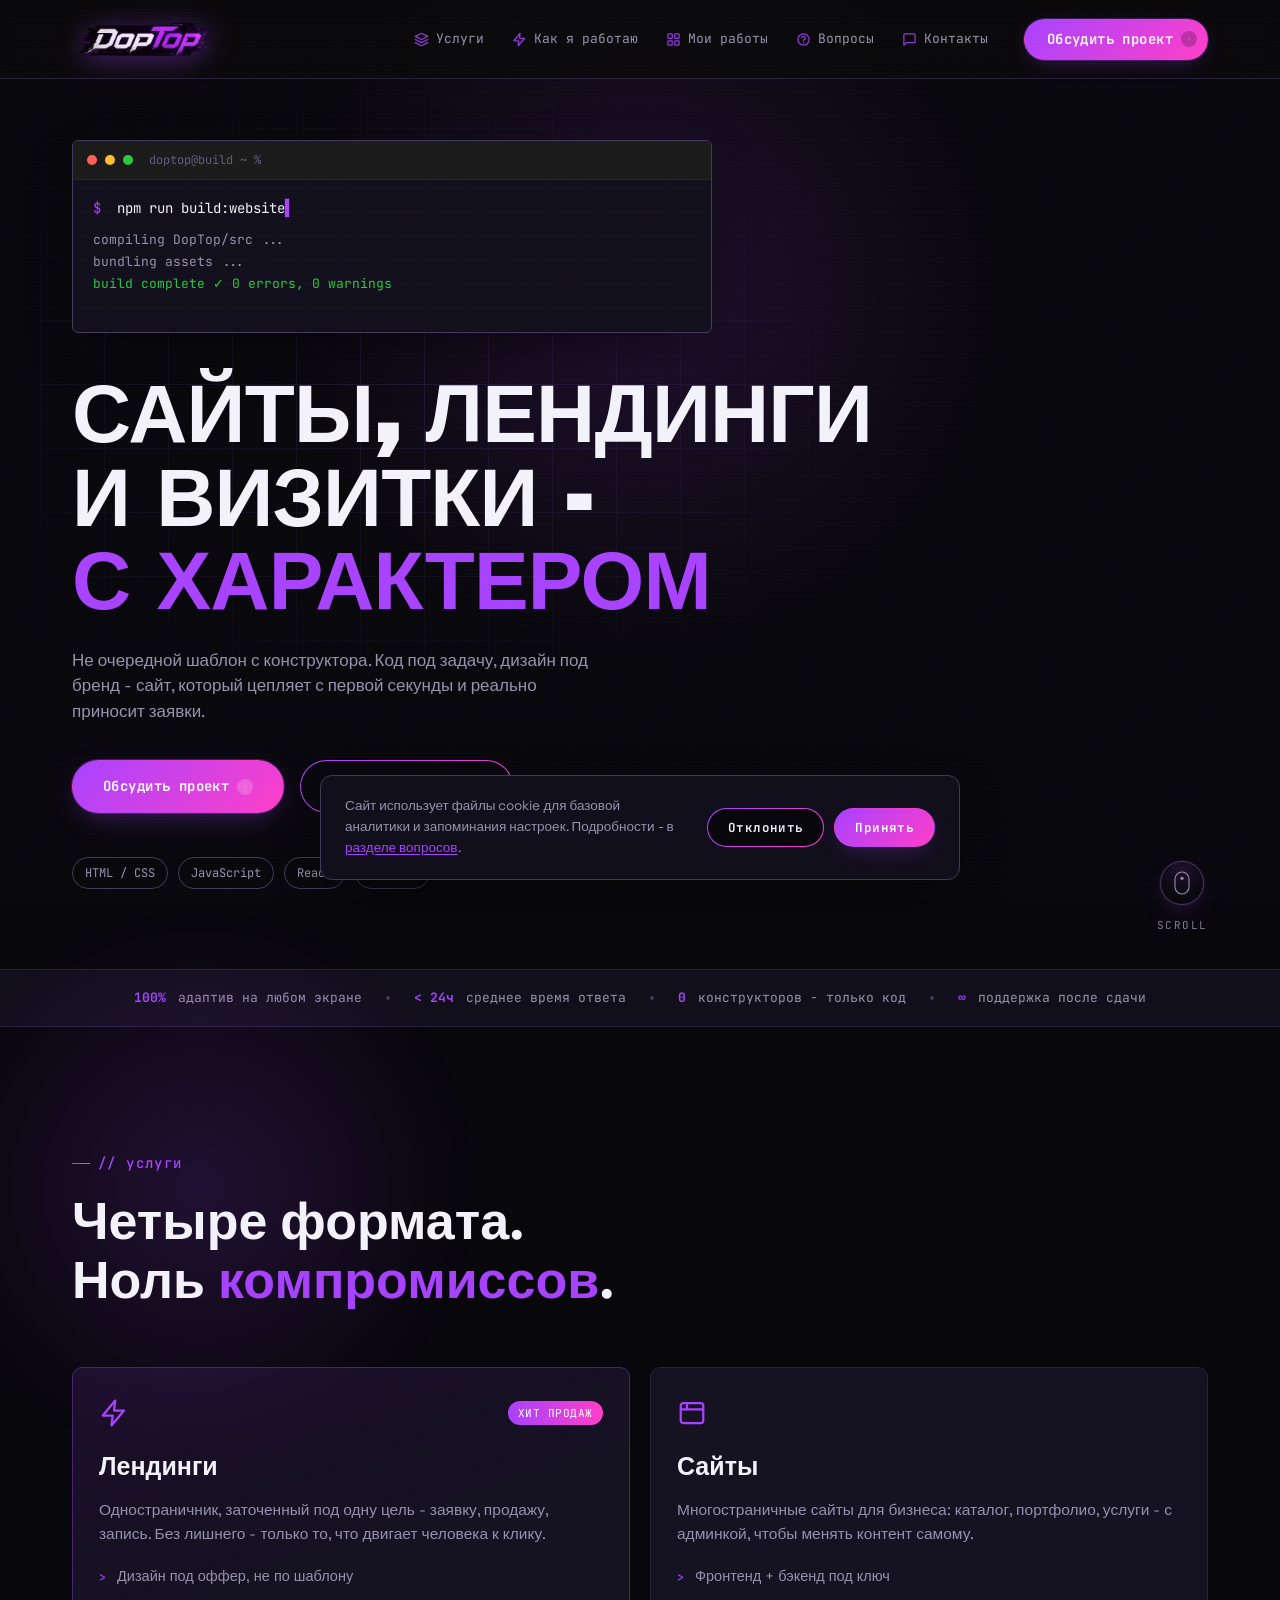
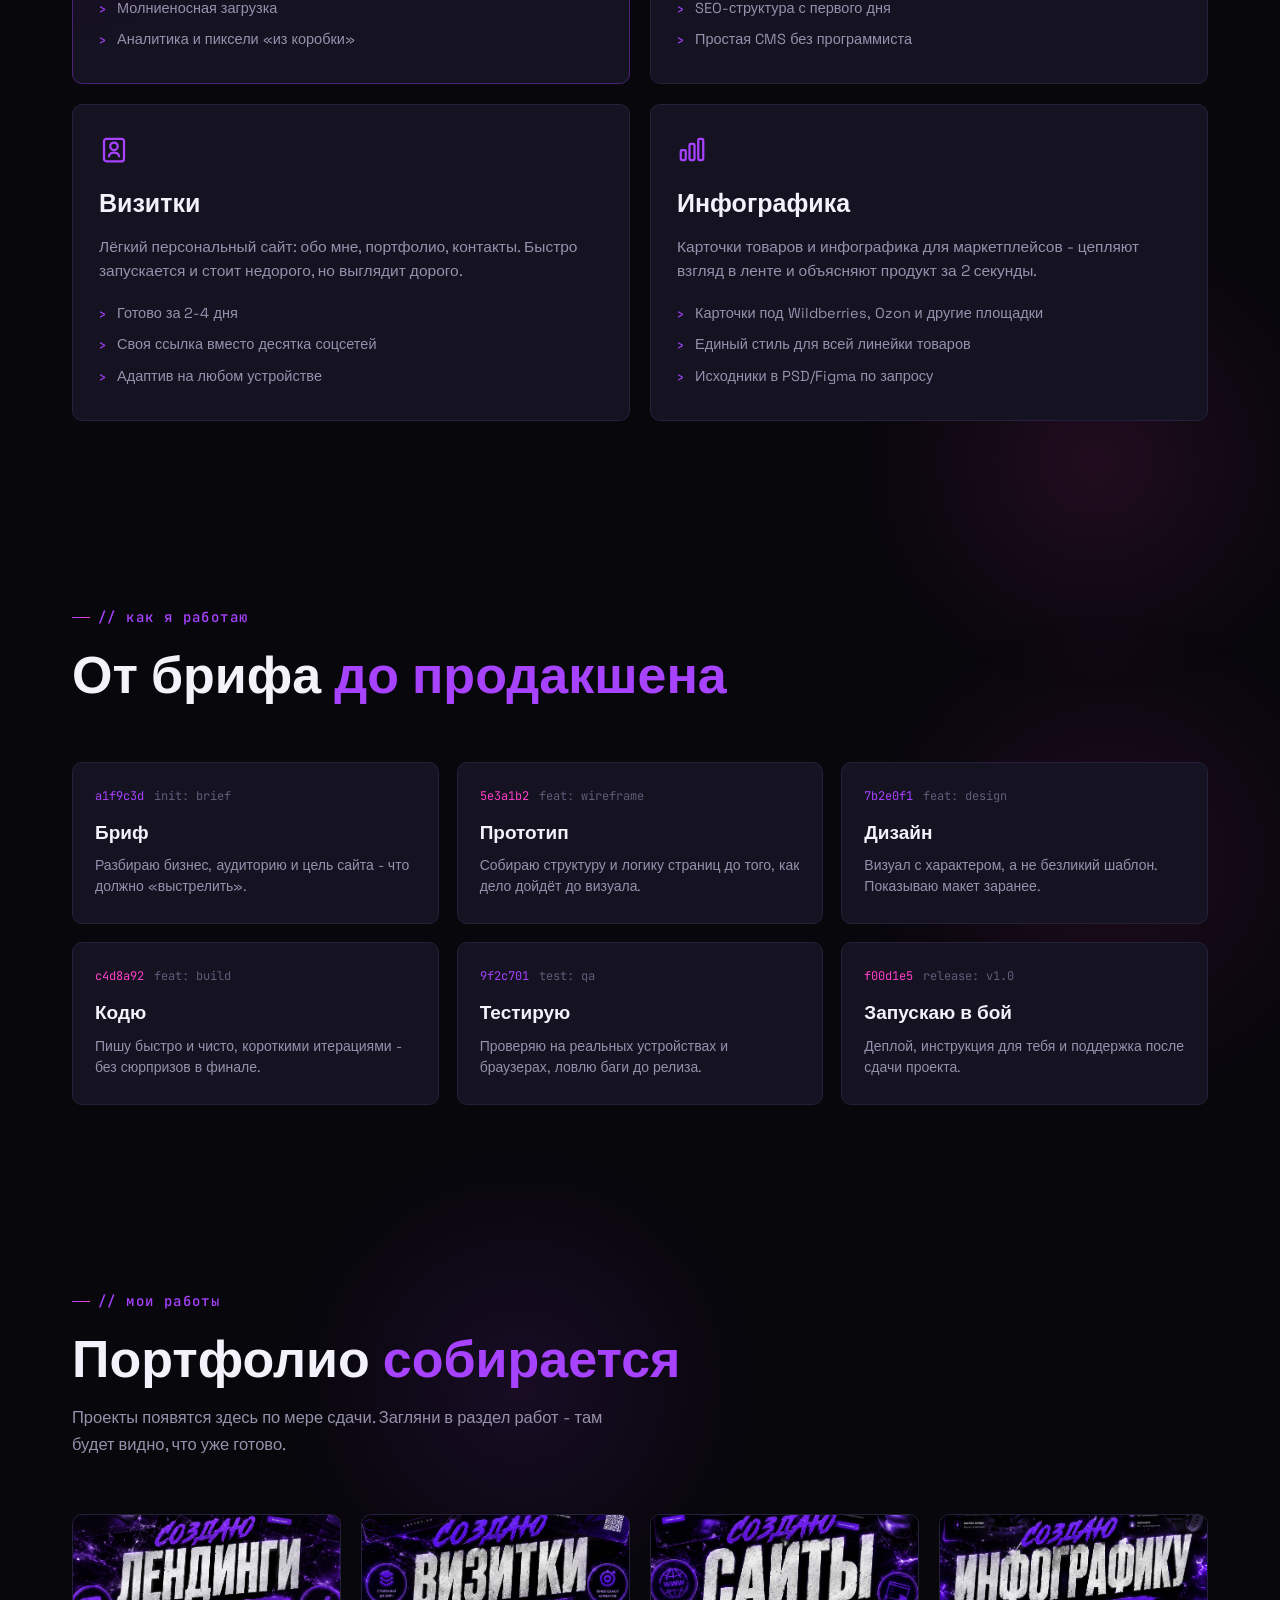
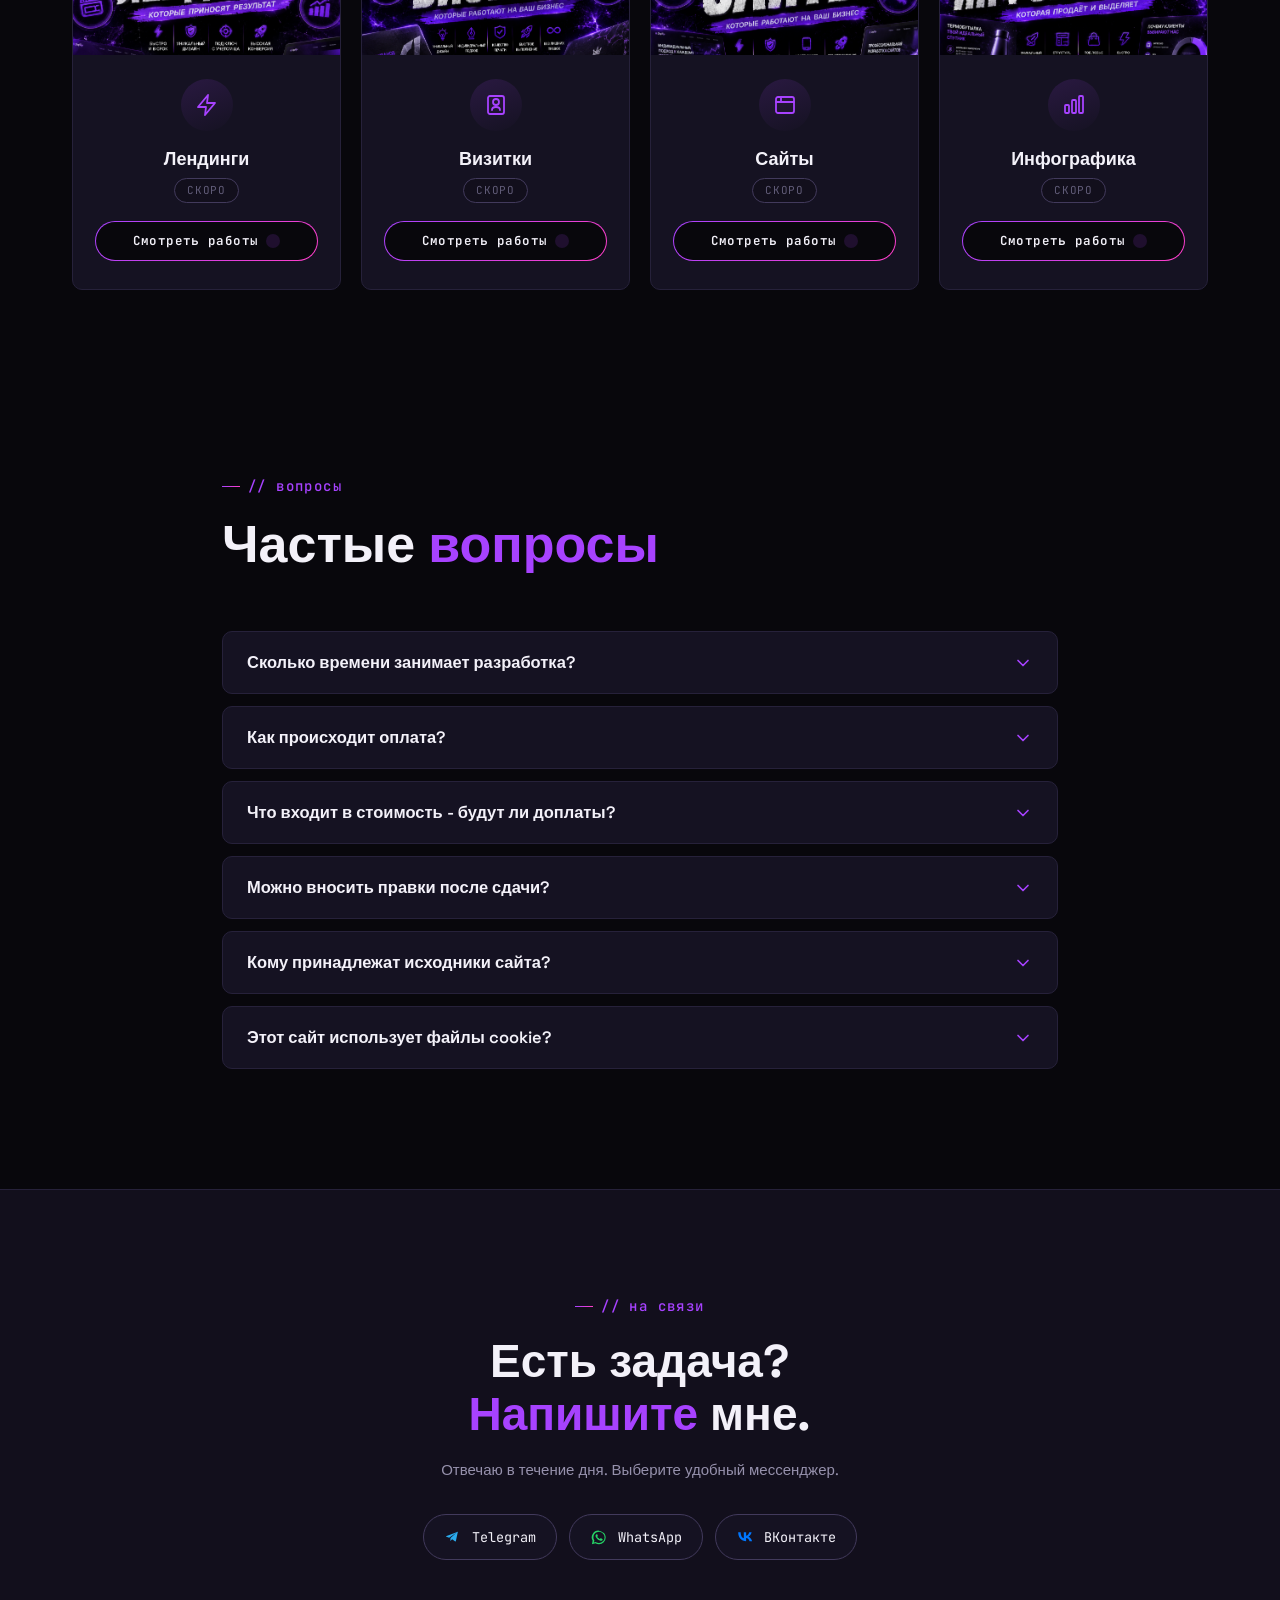
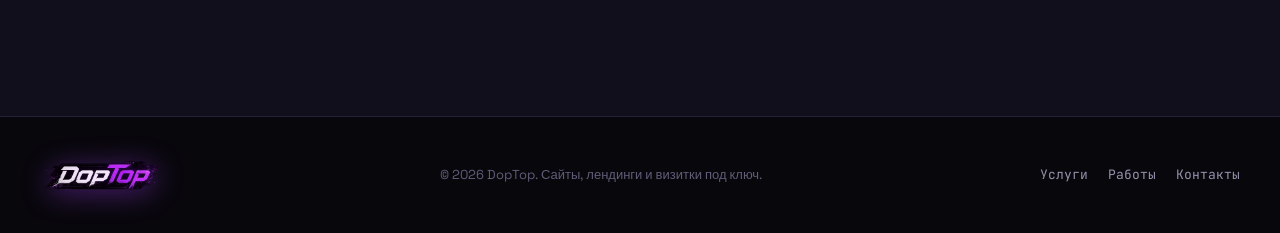
==== commit da761543: "Update index.html" ====
--- a/index.html
+++ b/index.html
@@ -425,13 +425,14 @@
 </section>
 
 <!-- ============ CONTACT ============ -->
+<!-- ============ CONTACT ============ -->
 <section class="contact" id="contact">
-  <div class="contact__inner">
-    <span class="eyebrow">// на связи</span>
-    <h2 class="contact__title">Есть задача?<br><span class="accent-text">Обсудим</span> её сегодня.</h2>
-    <p class="contact__text">Отвечаю в течение дня. Опишите проект - предложу решение и сроки.</p>
-
-    <div class="social-row">
+  <div class="contact__inner" style="text-align: center;">
+    <span class="eyebrow" style="display: inline-flex; justify-content: center;">// на связи</span>
+    <h2 class="contact__title">Есть задача?<br><span class="accent-text">Напишите</span> мне.</h2>
+    <p class="contact__text" style="margin-left: auto; margin-right: auto;">Отвечаю в течение дня. Выберите удобный мессенджер.</p>
+
+    <div class="social-row" style="justify-content: center;">
       <a href="https://t.me/your_username" target="_blank" rel="noopener" class="social-btn social-btn--tg">
         <svg viewBox="0 0 240 240" fill="none" xmlns="http://www.w3.org/2000/svg"><path d="M181.9 62.1 158.6 172c-1.8 8-6.5 10-13.2 6.2l-36.4-26.8-17.6 16.9c-2 2-3.6 3.6-7.3 3.6l2.6-37 67.4-60.9c2.9-2.6-.6-4.1-4.5-1.4L69 129.3l-36.2-11.3c-7.9-2.5-8-7.9 1.6-11.6l141.6-54.6c6.5-2.4 12.2 1.6 5.9 10.3Z" fill="currentColor"/></svg>
         <span>Telegram</span>
@@ -445,25 +446,9 @@
         <span>ВКонтакте</span>
       </a>
     </div>
-
-    <form class="contact__form" id="contactForm">
-      <div class="form-row">
-        <label class="form-label" for="name">Имя</label>
-        <input class="form-input" type="text" id="name" name="name" placeholder="Как к вам обращаться" required>
-      </div>
-      <div class="form-row">
-        <label class="form-label" for="contact-way">Telegram или e-mail</label>
-        <input class="form-input" type="text" id="contact-way" name="contact-way" placeholder="@username или email" required>
-      </div>
-      <div class="form-row">
-        <label class="form-label" for="message">Задача</label>
-        <textarea class="form-input form-textarea" id="message" name="message" rows="4" placeholder="Что нужно сделать?" required></textarea>
-      </div>
-      <button type="submit" class="btn btn--primary btn--wide">Отправить заявку</button>
-      <p class="form-status" id="formStatus"></p>
-    </form>
-  </div>
-</section>
+  </div>
+</section>
+    </div>
 
 <!-- ============ FOOTER ============ -->
 <footer class="footer">
